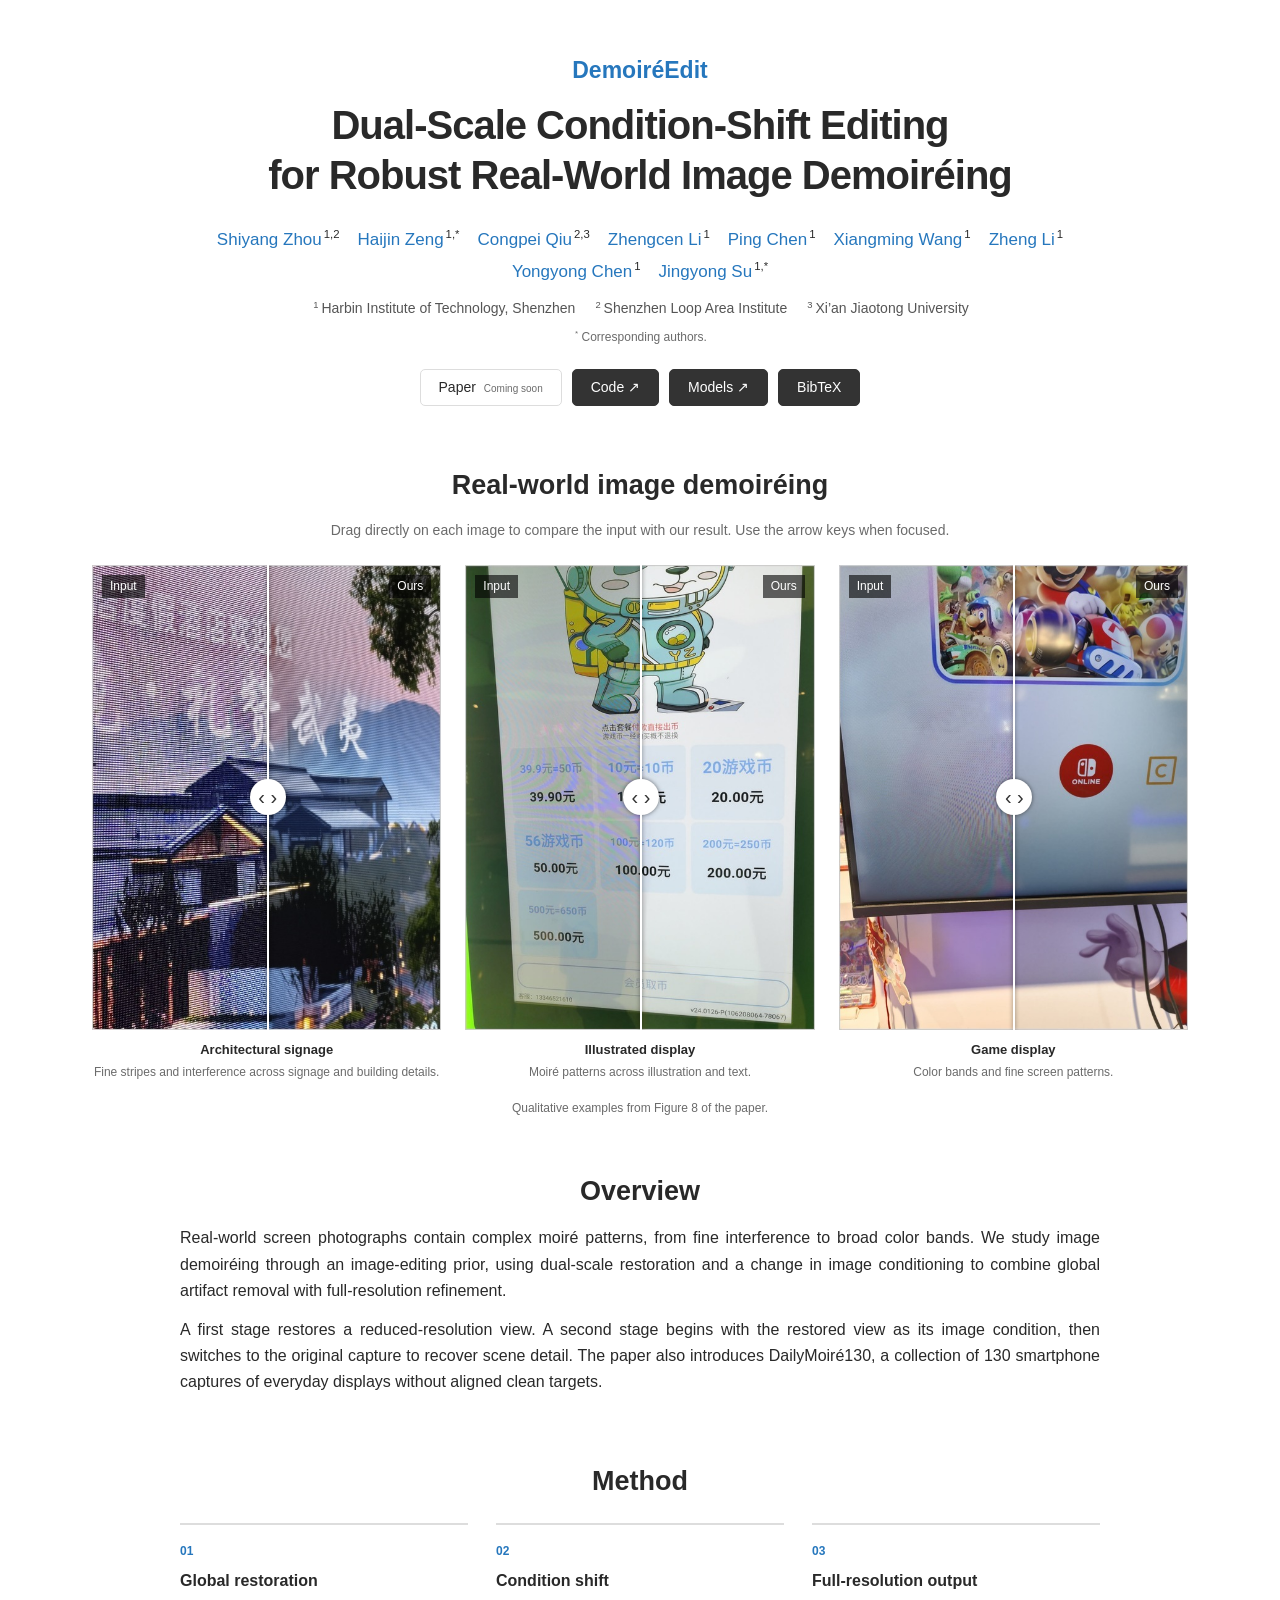
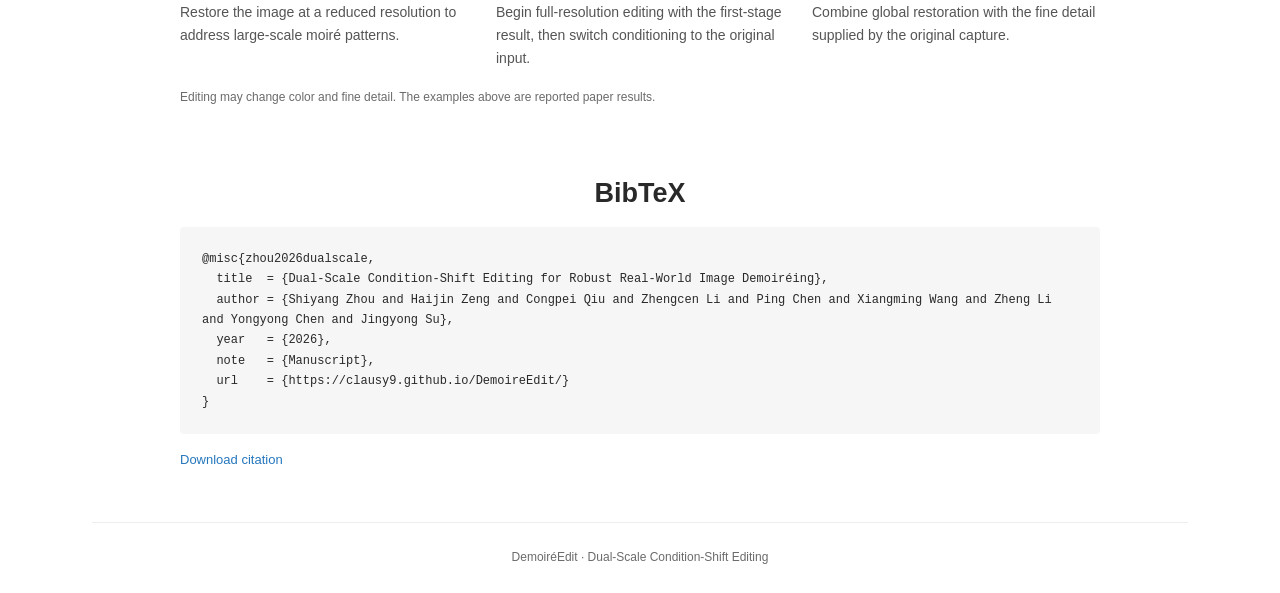
==== site/index.html @ e93c79c1 "Release DemoireEdit inference, demo, training and verified model download tools" ====
<!doctype html>
<html lang="en"><head><meta charset="utf-8"><meta name="viewport" content="width=device-width, initial-scale=1"><title>DemoiréEdit | Dual-Scale Condition-Shift Editing</title><meta name="description" content="DemoiréEdit: Dual-Scale Condition-Shift Editing for Robust Real-World Image Demoiréing. Method, paper examples and research resources.">
<link rel="canonical" href="https://clausy9.github.io/DemoireEdit/">
<meta property="og:type" content="website"><meta property="og:title" content="DemoiréEdit: Dual-Scale Condition-Shift Editing"><meta property="og:description" content="Dual-Scale Condition-Shift Editing for Robust Real-World Image Demoiréing."><meta property="og:url" content="https://clausy9.github.io/DemoireEdit/">
<meta name="color-scheme" content="light"><link rel="icon" href="favicon.svg" type="image/svg+xml">
<link rel="stylesheet" href="style.css"></head>
<body><main id="top">
<header><p class="project-name">DemoiréEdit</p><h1>Dual-Scale Condition-Shift Editing<br class="desktop-break"> for Robust Real-World Image Demoiréing</h1><div class="authors" aria-label="Authors"><span><a href="https://openreview.net/profile?id=~Shiyang_Zhou2">Shiyang Zhou</a><sup>1,2</sup></span>
<span><a href="https://openreview.net/profile?id=~Haijin_Zeng1">Haijin Zeng</a><sup>1,*</sup></span>
<span><a href="https://openreview.net/profile?id=~Congpei_Qiu1">Congpei Qiu</a><sup>2,3</sup></span>
<span><a href="https://openreview.net/profile?id=~Zhengcen_Li1">Zhengcen Li</a><sup>1</sup></span>
<span><a href="https://openreview.net/profile?id=~Ping_Chen8">Ping Chen</a><sup>1</sup></span>
<span><a href="https://openreview.net/profile?id=~Xiangming_Wang1">Xiangming Wang</a><sup>1</sup></span>
<span><a href="https://openreview.net/profile?id=~Zheng_Li58">Zheng Li</a><sup>1</sup></span>
<span><a href="https://openreview.net/profile?id=~Yongyong_Chen1">Yongyong Chen</a><sup>1</sup></span>
<span><a href="https://openreview.net/profile?id=~Jingyong_Su3">Jingyong Su</a><sup>1,*</sup></span>
</div><div class="affiliations"><span><sup>1</sup>Harbin Institute of Technology, Shenzhen</span><span><sup>2</sup>Shenzhen Loop Area Institute</span><span><sup>3</sup>Xi’an Jiaotong University</span></div><p class="correspondence"><sup>*</sup> Corresponding authors.</p>
<div class="resource-links"><span aria-disabled="true">Paper <small>Coming soon</small></span><a href="https://github.com/Clausy9/DemoireEdit" target="_blank" rel="noopener">Code ↗</a><a href="https://huggingface.co/umu/DemoireEdit" target="_blank" rel="noopener">Models ↗</a><a href="#citation">BibTeX</a></div></header>
<section id="results" aria-labelledby="results-title"><h2 id="results-title">Real-world image demoiréing</h2><p class="section-intro" id="compare-help">Drag directly on each image to compare the input with our result. Use the arrow keys when focused.</p><div class="examples-grid"><figure data-comparison><div class="comparison" style="--reveal:50%" role="slider" tabindex="0" aria-label="Architectural signage: input and restoration comparison" aria-valuemin="0" aria-valuemax="100" aria-valuenow="50" aria-valuetext="50% input" aria-describedby="compare-help">
<img src="assets/paper-architecture-restored.png" alt="Paper restoration of architectural signage" width="565" height="753" draggable="false">
<div class="input-layer"><img src="assets/paper-architecture-input.png" alt="Input photograph of architectural signage" width="565" height="753" draggable="false"></div>
<span class="image-label before">Input</span><span class="image-label after">Ours</span><span class="divider" aria-hidden="true"><b>‹ ›</b></span></div><figcaption><strong>Architectural signage</strong><span>Fine stripes and interference across signage and building details.</span></figcaption></figure><figure data-comparison><div class="comparison" style="--reveal:50%" role="slider" tabindex="0" aria-label="Illustrated display: input and restoration comparison" aria-valuemin="0" aria-valuemax="100" aria-valuenow="50" aria-valuetext="50% input" aria-describedby="compare-help">
<img src="assets/paper-poster-restored.png" alt="Paper restoration of illustrated display" width="565" height="753" draggable="false">
<div class="input-layer"><img src="assets/paper-poster-input.png" alt="Input photograph of illustrated display" width="565" height="753" draggable="false"></div>
<span class="image-label before">Input</span><span class="image-label after">Ours</span><span class="divider" aria-hidden="true"><b>‹ ›</b></span></div><figcaption><strong>Illustrated display</strong><span>Moiré patterns across illustration and text.</span></figcaption></figure><figure data-comparison><div class="comparison" style="--reveal:50%" role="slider" tabindex="0" aria-label="Game display: input and restoration comparison" aria-valuemin="0" aria-valuemax="100" aria-valuenow="50" aria-valuetext="50% input" aria-describedby="compare-help">
<img src="assets/paper-game-display-restored.png" alt="Paper restoration of game display" width="565" height="753" draggable="false">
<div class="input-layer"><img src="assets/paper-game-display-input.png" alt="Input photograph of game display" width="565" height="753" draggable="false"></div>
<span class="image-label before">Input</span><span class="image-label after">Ours</span><span class="divider" aria-hidden="true"><b>‹ ›</b></span></div><figcaption><strong>Game display</strong><span>Color bands and fine screen patterns.</span></figcaption></figure></div><p class="figure-note">Qualitative examples from Figure 8 of the paper.</p></section>
<section id="abstract" class="text-section"><h2>Overview</h2><p>Real-world screen photographs contain complex moiré patterns, from fine interference to broad color bands. We study image demoiréing through an image-editing prior, using dual-scale restoration and a change in image conditioning to combine global artifact removal with full-resolution refinement.</p><p>A first stage restores a reduced-resolution view. A second stage begins with the restored view as its image condition, then switches to the original capture to recover scene detail. The paper also introduces DailyMoiré130, a collection of 130 smartphone captures of everyday displays without aligned clean targets.</p></section>
<section id="method" class="text-section"><h2>Method</h2><div class="method-strip"><div><span>01</span><h3>Global restoration</h3><p>Restore the image at a reduced resolution to address large-scale moiré patterns.</p></div><div><span>02</span><h3>Condition shift</h3><p>Begin full-resolution editing with the first-stage result, then switch conditioning to the original input.</p></div><div><span>03</span><h3>Full-resolution output</h3><p>Combine global restoration with the fine detail supplied by the original capture.</p></div></div><p class="figure-note">Editing may change color and fine detail. The examples above are reported paper results.</p></section>
<section id="citation" class="text-section"><h2>BibTeX</h2><pre><code>@misc{zhou2026dualscale,
  title  = {Dual-Scale Condition-Shift Editing for Robust Real-World Image Demoiréing},
  author = {Shiyang Zhou and Haijin Zeng and Congpei Qiu and Zhengcen Li and Ping Chen and Xiangming Wang and Zheng Li and Yongyong Chen and Jingyong Su},
  year   = {2026},
  note   = {Manuscript},
  url    = {https://clausy9.github.io/DemoireEdit/}
}</code></pre><a class="citation-download" href="citation.bib" download>Download citation</a></section>
<footer>DemoiréEdit · Dual-Scale Condition-Shift Editing</footer></main><script src="compare.js"></script></body></html>
---- site/style.css ----
:root{color-scheme:light;--ink:#292929;--muted:#6b6b6b;--accent:#2677bd}*{box-sizing:border-box}html{scroll-behavior:smooth}body{margin:0;background:#fff;color:var(--ink);font:16px/1.65 -apple-system,BlinkMacSystemFont,"Segoe UI",Arial,sans-serif}main{max-width:1160px;margin:auto;padding:0 32px}a{color:var(--accent);text-decoration:none}a:hover{text-decoration:underline}header{text-align:center;padding:52px 0 38px}.project-name{font-size:23px;font-weight:700;color:var(--accent);margin:0 0 10px}h1{font-size:clamp(27px,3.4vw,40px);font-weight:650;line-height:1.25;letter-spacing:-.025em;margin:0 auto 25px;max-width:1080px}.authors{display:flex;justify-content:center;flex-wrap:wrap;gap:3px 18px;max-width:950px;margin:0 auto 12px;font-size:17px}.authors span{white-space:nowrap}sup{font-size:.67em;margin-left:2px}.affiliations{display:flex;justify-content:center;flex-wrap:wrap;gap:2px 18px;font-size:14px;color:#555}.affiliations sup{margin-right:3px}.correspondence{font-size:12px;color:var(--muted);margin:7px 0 21px}.resource-links{display:flex;justify-content:center;flex-wrap:wrap;gap:10px}.resource-links>a,.resource-links>span{font-size:14px;padding:6px 18px;border:1px solid #ddd;border-radius:5px}.resource-links>a{background:#333;color:#fff;border-color:#333}.resource-links small{font-size:10px;color:var(--muted);margin-left:4px}section{padding:24px 0 32px}h2{text-align:center;font-size:27px;font-weight:600;line-height:1.3;margin:0 0 16px}.section-intro{text-align:center;color:var(--muted);font-size:14px;margin:0 0 22px}.examples-grid{display:grid;grid-template-columns:repeat(3,minmax(0,1fr));gap:24px}figure{margin:0;min-width:0}.comparison{position:relative;aspect-ratio:565/753;overflow:hidden;cursor:ew-resize;touch-action:pan-y;user-select:none;-webkit-user-select:none;background:#eee}.comparison:focus-visible{outline:3px solid var(--accent);outline-offset:4px}.comparison img{display:block;width:100%;height:100%;object-fit:contain;pointer-events:none}.input-layer{position:absolute;inset:0;clip-path:inset(0 calc(100% - var(--reveal)) 0 0)}.image-label{position:absolute;top:10px;padding:2px 8px;background:#0009;color:#fff;font-size:12px;pointer-events:none}.before{left:10px}.after{right:10px}.divider{position:absolute;top:0;bottom:0;left:var(--reveal);width:2px;background:#fff;pointer-events:none;filter:drop-shadow(0 0 2px #0008)}.divider b{position:absolute;top:50%;left:50%;transform:translate(-50%,-50%);background:#fff;color:#333;border-radius:50%;height:36px;width:36px;display:grid;place-items:center;font-size:20px;font-weight:500}figcaption{text-align:center;font-size:13px;line-height:1.5;margin-top:10px}figcaption strong{font-weight:600}figcaption span{display:block;color:var(--muted);font-size:12px;margin-top:3px}.figure-note{font-size:12px;color:var(--muted);text-align:center;margin:18px 0 0}.text-section{max-width:920px;margin:auto}.text-section>p{text-align:justify;margin:12px 0}.method-strip{display:grid;grid-template-columns:repeat(3,minmax(0,1fr));gap:28px;margin-top:24px}.method-strip>div{border-top:2px solid #ddd;padding-top:12px}.method-strip span{font-size:12px;color:var(--accent);font-weight:600}h3{font-size:16px;font-weight:600;margin:5px 0}.method-strip p{font-size:14px;color:#555;margin:6px 0}pre{background:#f6f6f6;padding:22px;white-space:pre-wrap;overflow-wrap:anywhere;font-size:12px;line-height:1.7;border-radius:4px}code{font-family:ui-monospace,SFMono-Regular,Consolas,monospace}.citation-download{font-size:13px}footer{border-top:1px solid #eee;text-align:center;font-size:12px;color:var(--muted);padding:25px 0;margin-top:18px}@media(max-width:700px){main{padding:0 18px}header{padding:32px 0 26px}.desktop-break{display:none}.authors{font-size:15px;gap:3px 14px}.affiliations{font-size:12px;flex-direction:column}.examples-grid{grid-template-columns:1fr;gap:28px;max-width:460px;margin:auto}.method-strip{grid-template-columns:1fr;gap:14px}.section-intro{font-size:12px}h2{font-size:24px}section{padding:22px 0}pre{padding:15px;font-size:11px}.text-section>p{text-align:left}}
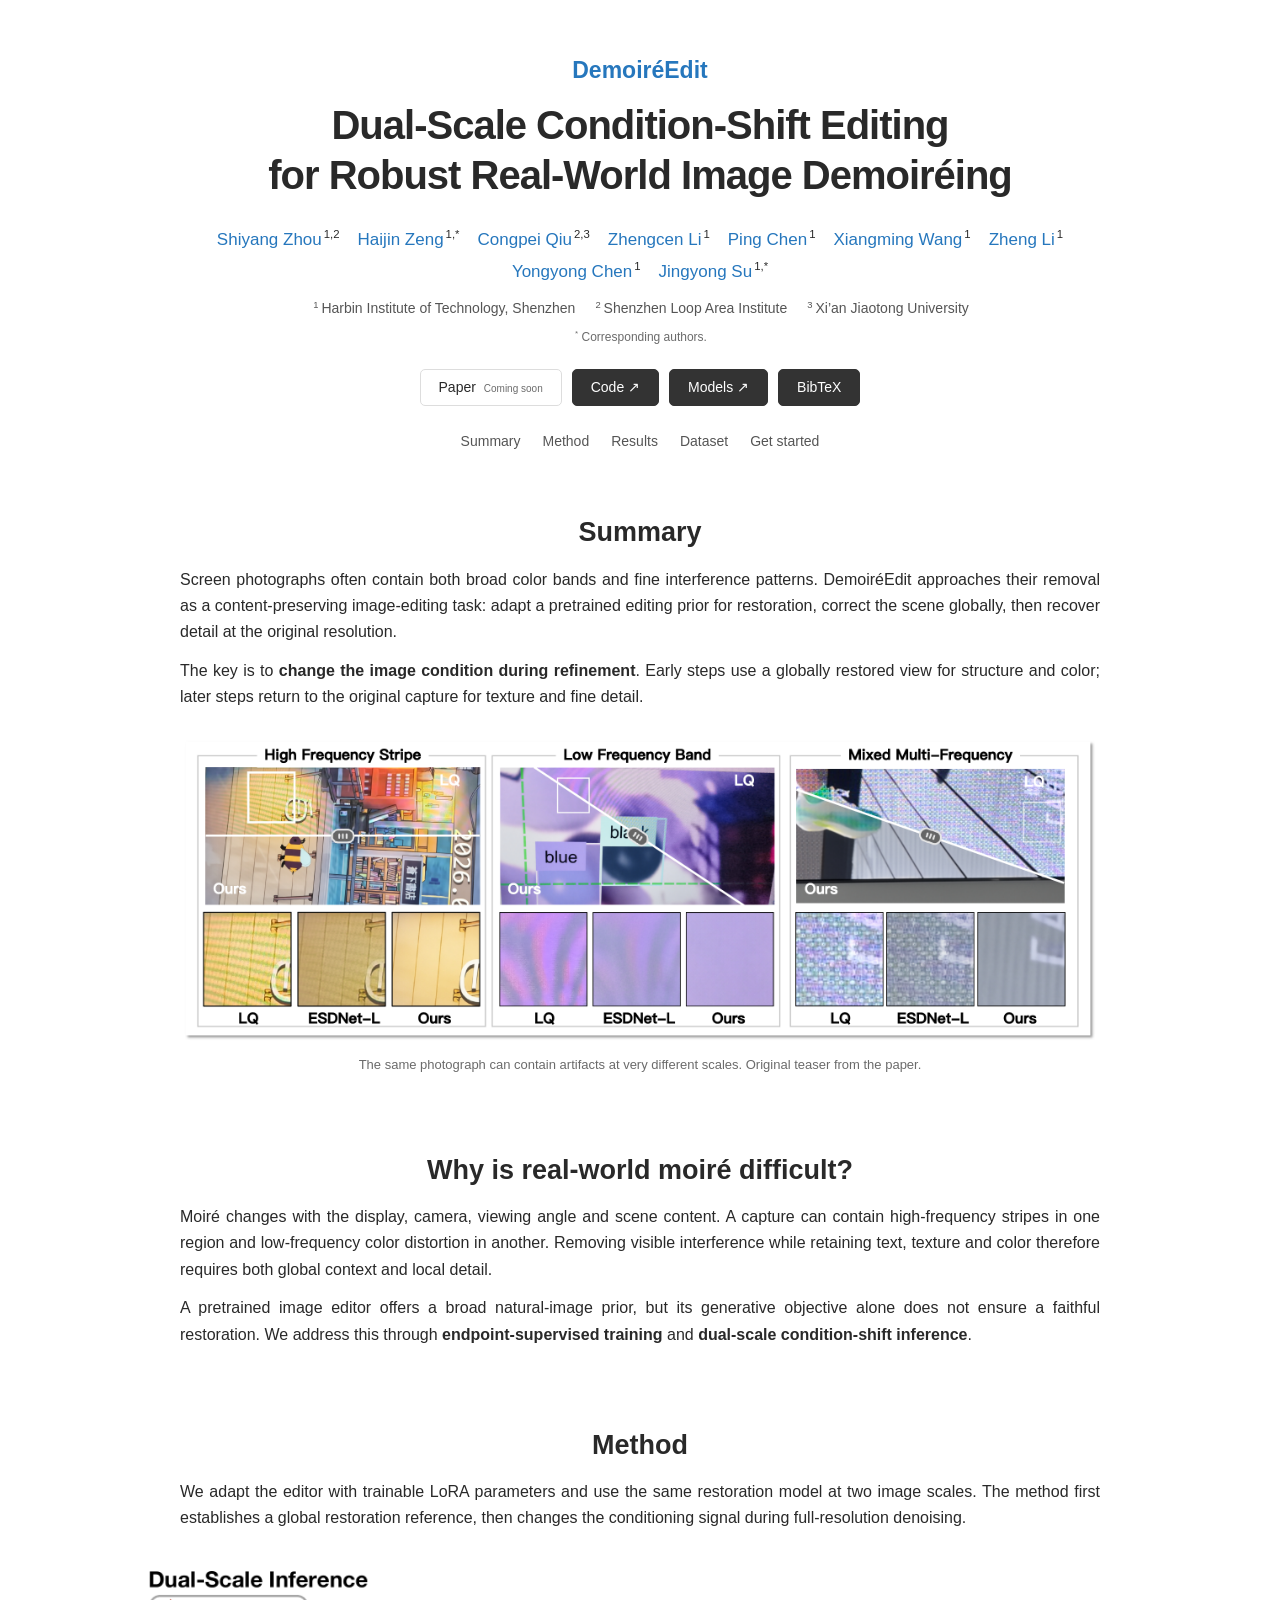
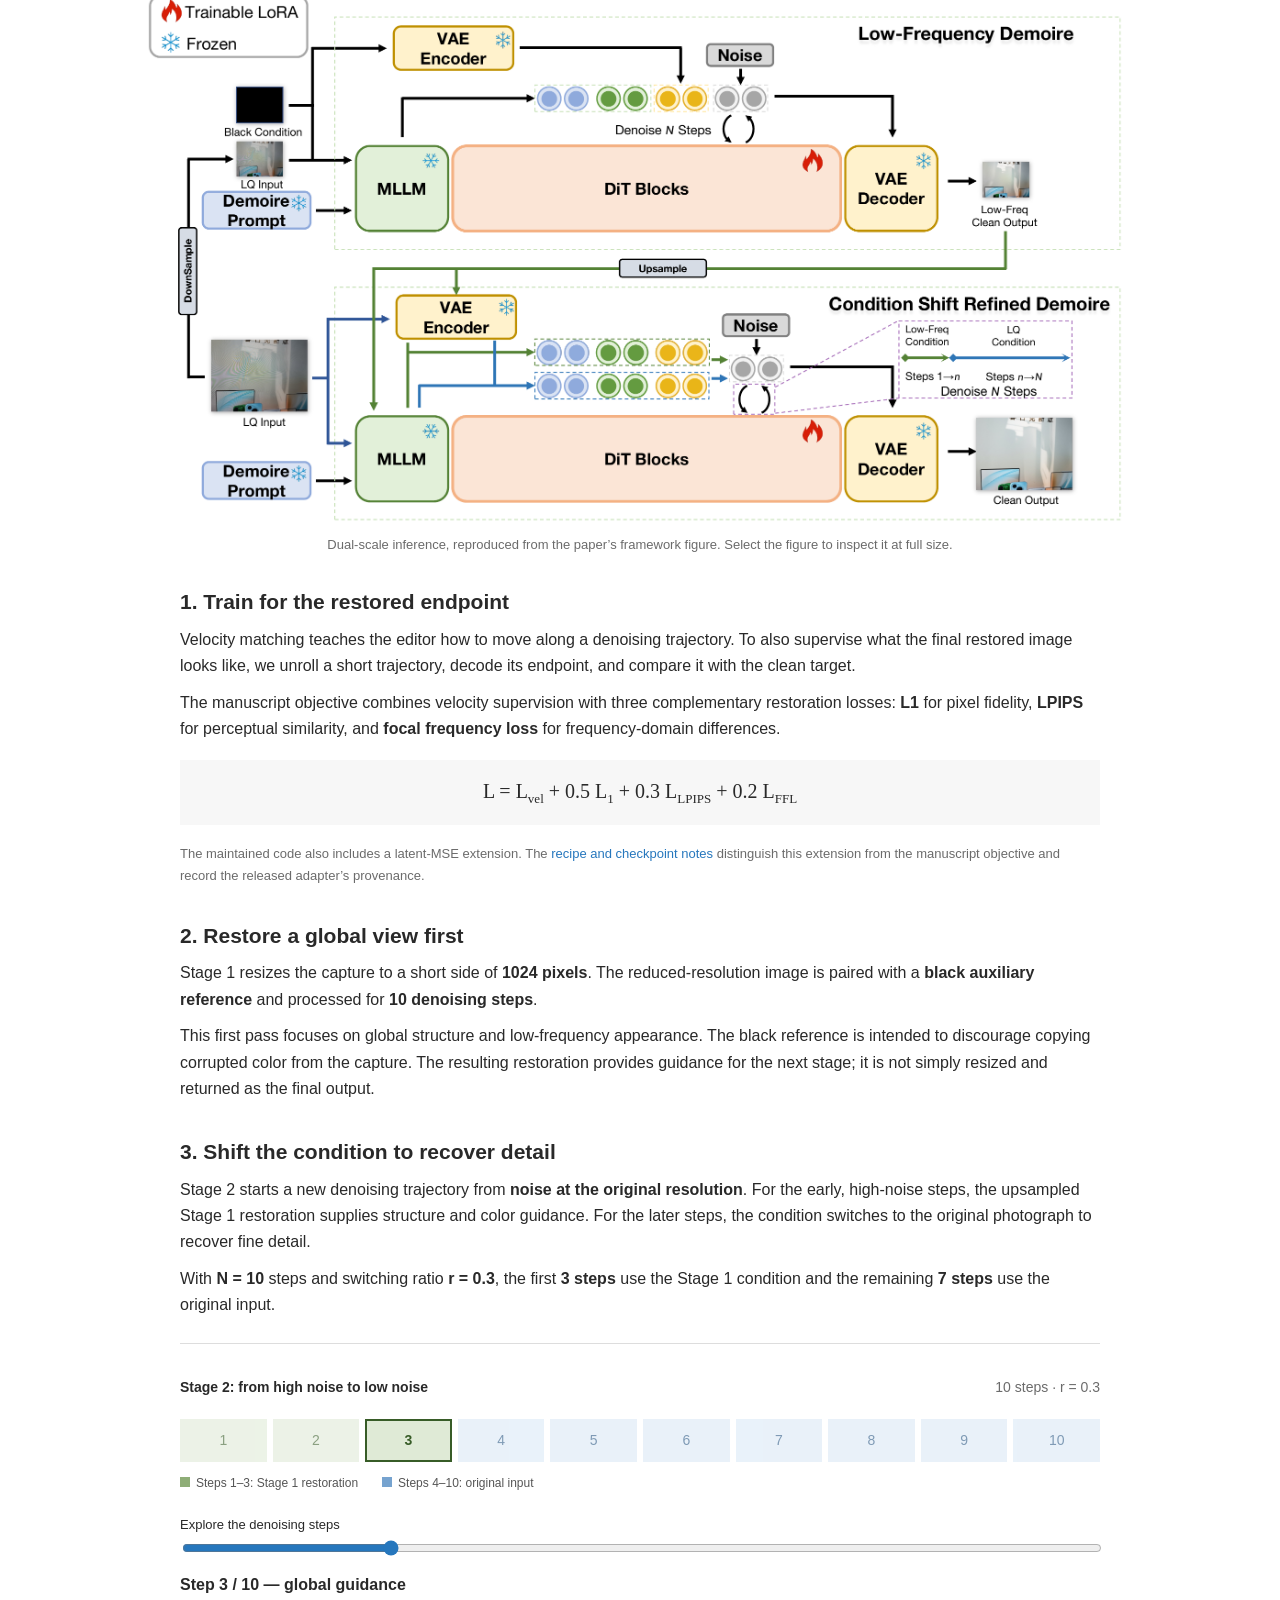
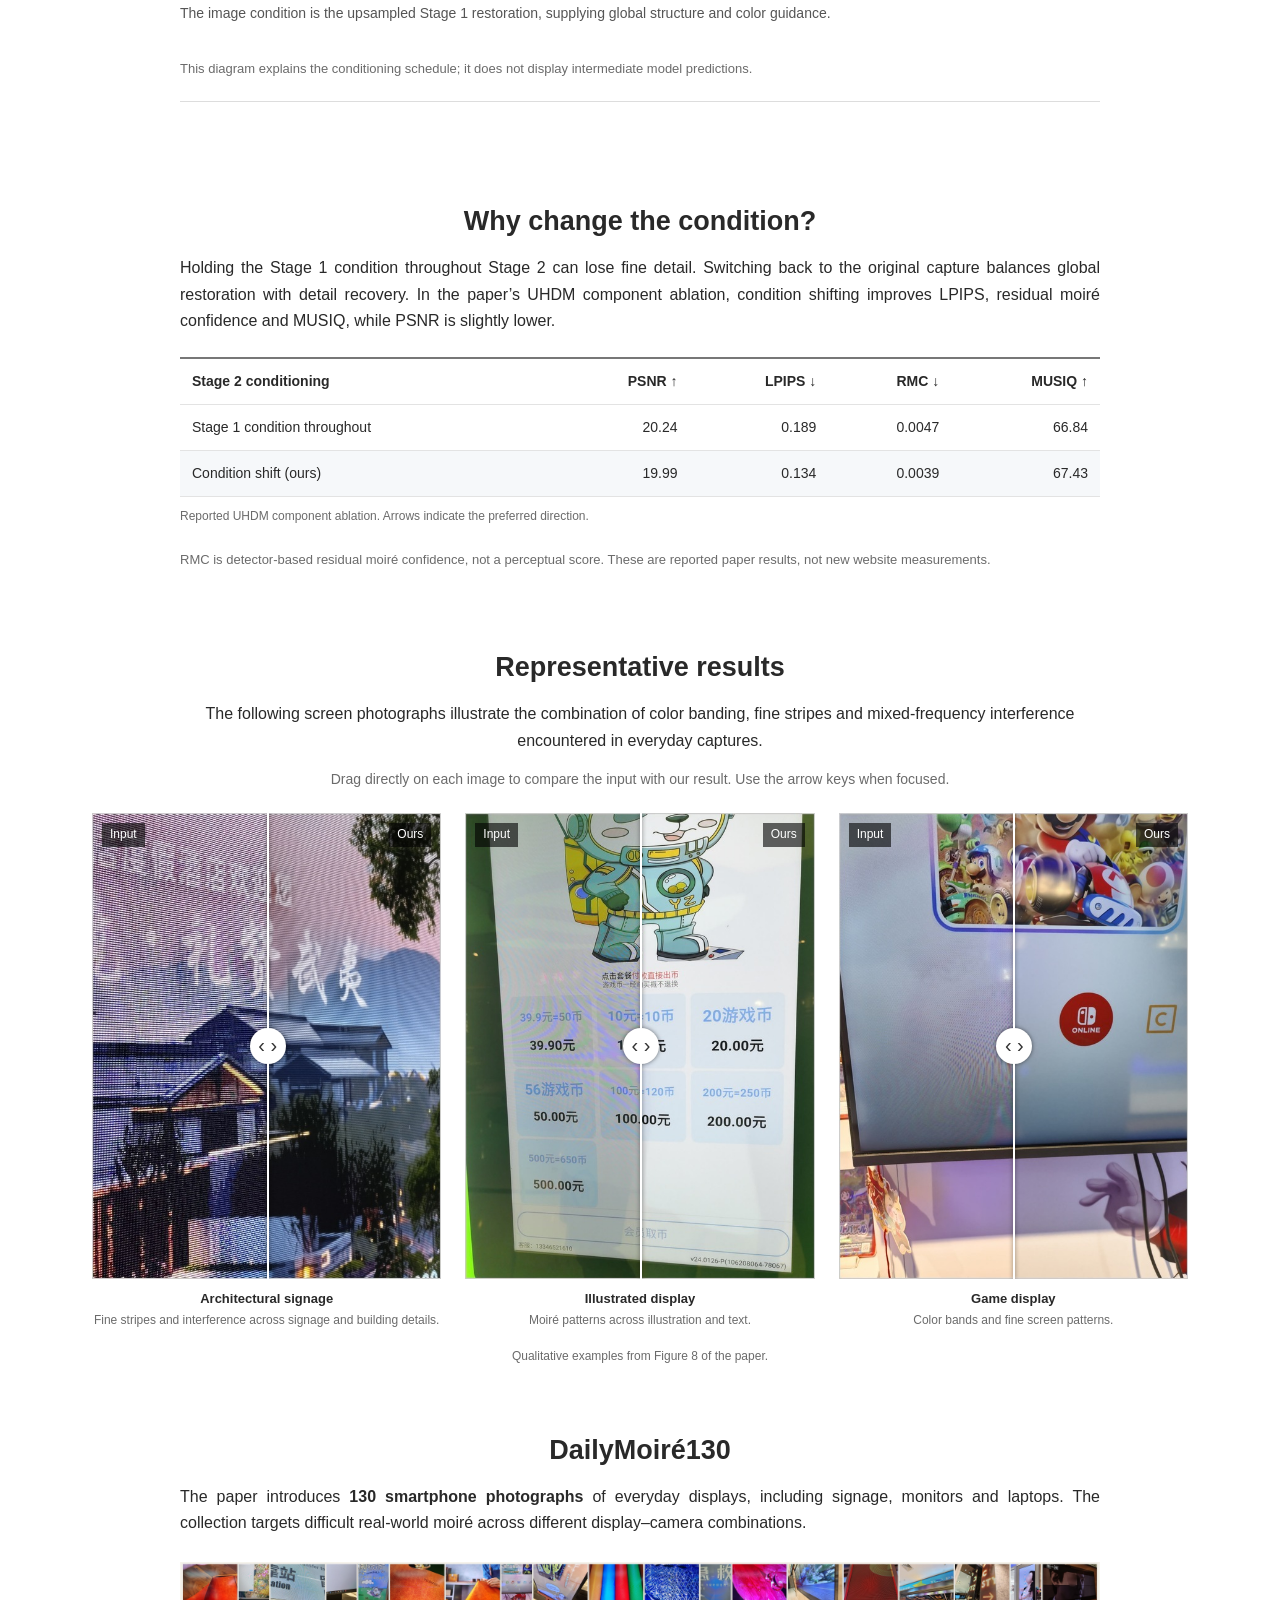
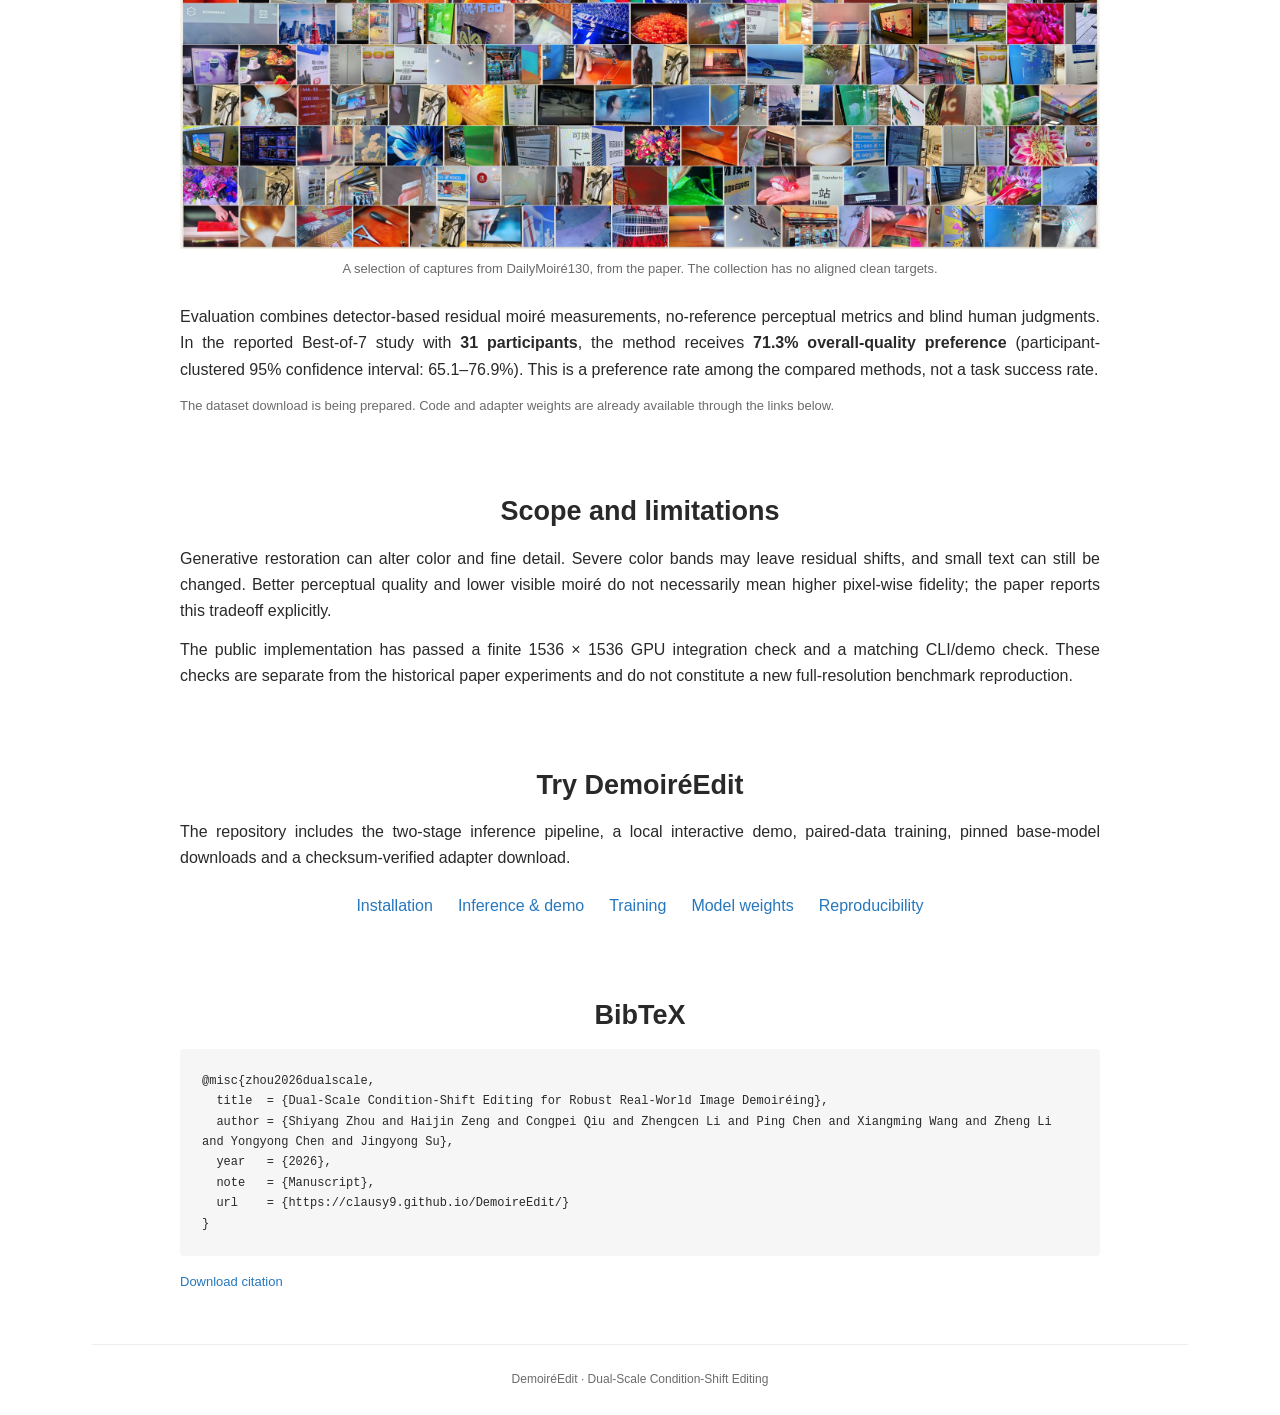
==== commit 12c0813e: "Explain DemoireEdit progressively with original framework, schedule and ablation evidence" ====
--- a/site/index.html
+++ b/site/index.html
@@ -15,8 +15,48 @@
 <span><a href="https://openreview.net/profile?id=~Yongyong_Chen1">Yongyong Chen</a><sup>1</sup></span>
 <span><a href="https://openreview.net/profile?id=~Jingyong_Su3">Jingyong Su</a><sup>1,*</sup></span>
 </div><div class="affiliations"><span><sup>1</sup>Harbin Institute of Technology, Shenzhen</span><span><sup>2</sup>Shenzhen Loop Area Institute</span><span><sup>3</sup>Xi’an Jiaotong University</span></div><p class="correspondence"><sup>*</sup> Corresponding authors.</p>
-<div class="resource-links"><span aria-disabled="true">Paper <small>Coming soon</small></span><a href="https://github.com/Clausy9/DemoireEdit" target="_blank" rel="noopener">Code ↗</a><a href="https://huggingface.co/umu/DemoireEdit" target="_blank" rel="noopener">Models ↗</a><a href="#citation">BibTeX</a></div></header>
-<section id="results" aria-labelledby="results-title"><h2 id="results-title">Real-world image demoiréing</h2><p class="section-intro" id="compare-help">Drag directly on each image to compare the input with our result. Use the arrow keys when focused.</p><div class="examples-grid"><figure data-comparison><div class="comparison" style="--reveal:50%" role="slider" tabindex="0" aria-label="Architectural signage: input and restoration comparison" aria-valuemin="0" aria-valuemax="100" aria-valuenow="50" aria-valuetext="50% input" aria-describedby="compare-help">
+<div class="resource-links"><span aria-disabled="true">Paper <small>Coming soon</small></span><a href="https://github.com/Clausy9/DemoireEdit" target="_blank" rel="noopener">Code ↗</a><a href="https://huggingface.co/umu/DemoireEdit" target="_blank" rel="noopener">Models ↗</a><a href="#citation">BibTeX</a></div><nav class="section-nav" aria-label="Page sections"><a href="#summary">Summary</a><a href="#method">Method</a><a href="#results">Results</a><a href="#dataset">Dataset</a><a href="#reproduce">Get started</a></nav></header>
+
+<section id="summary" class="text-section"><h2>Summary</h2>
+<p>Screen photographs often contain both broad color bands and fine interference patterns. DemoiréEdit approaches their removal as a content-preserving image-editing task: adapt a pretrained editing prior for restoration, correct the scene globally, then recover detail at the original resolution.</p>
+<p>The key is to <strong>change the image condition during refinement</strong>. Early steps use a globally restored view for structure and color; later steps return to the original capture for texture and fine detail.</p>
+<figure class="paper-figure teaser"><img src="assets/teaser.png" width="2186" height="734" alt="Original paper teaser: high-frequency stripes, low-frequency color bands and mixed-frequency moiré, with input and restored comparisons"><figcaption>The same photograph can contain artifacts at very different scales. Original teaser from the paper.</figcaption></figure>
+</section>
+<section id="challenge" class="text-section"><h2>Why is real-world moiré difficult?</h2>
+<p>Moiré changes with the display, camera, viewing angle and scene content. A capture can contain high-frequency stripes in one region and low-frequency color distortion in another. Removing visible interference while retaining text, texture and color therefore requires both global context and local detail.</p>
+<p>A pretrained image editor offers a broad natural-image prior, but its generative objective alone does not ensure a faithful restoration. We address this through <strong>endpoint-supervised training</strong> and <strong>dual-scale condition-shift inference</strong>.</p>
+</section>
+<section id="method" class="text-section"><h2>Method</h2>
+<p>We adapt the editor with trainable LoRA parameters and use the same restoration model at two image scales. The method first establishes a global restoration reference, then changes the conditioning signal during full-resolution denoising.</p>
+<figure class="paper-figure framework"><a href="assets/paper-method.png" target="_blank" rel="noopener" aria-label="Open the original method figure at full size"><img src="assets/paper-method.png" width="2200" height="1231" loading="lazy" alt="Original paper framework: a downsampled input and black auxiliary reference guide Stage 1; the upsampled restoration guides early Stage 2 steps before conditioning switches to the original input"></a><figcaption>Dual-scale inference, reproduced from the paper’s framework figure. Select the figure to inspect it at full size.</figcaption></figure>
+<div class="method-part" id="training"><h3>1. Train for the restored endpoint</h3>
+<p>Velocity matching teaches the editor how to move along a denoising trajectory. To also supervise what the final restored image looks like, we unroll a short trajectory, decode its endpoint, and compare it with the clean target.</p>
+<p>The manuscript objective combines velocity supervision with three complementary restoration losses: <strong>L1</strong> for pixel fidelity, <strong>LPIPS</strong> for perceptual similarity, and <strong>focal frequency loss</strong> for frequency-domain differences.</p>
+<div class="equation" aria-label="The manuscript loss is velocity loss plus 0.5 times L1, 0.3 times LPIPS, and 0.2 times focal frequency loss">L = L<sub>vel</sub> + 0.5 L<sub>1</sub> + 0.3 L<sub>LPIPS</sub> + 0.2 L<sub>FFL</sub></div>
+<p class="small-note">The maintained code also includes a latent-MSE extension. The <a href="https://github.com/Clausy9/DemoireEdit/blob/main/docs/recipe-and-checkpoint.md">recipe and checkpoint notes</a> distinguish this extension from the manuscript objective and record the released adapter’s provenance.</p>
+</div>
+<div class="method-part" id="global-restoration"><h3>2. Restore a global view first</h3>
+<p>Stage 1 resizes the capture to a short side of <strong>1024 pixels</strong>. The reduced-resolution image is paired with a <strong>black auxiliary reference</strong> and processed for <strong>10 denoising steps</strong>.</p>
+<p>This first pass focuses on global structure and low-frequency appearance. The black reference is intended to discourage copying corrupted color from the capture. The resulting restoration provides guidance for the next stage; it is not simply resized and returned as the final output.</p>
+</div>
+<div class="method-part" id="condition-shift"><h3>3. Shift the condition to recover detail</h3>
+<p>Stage 2 starts a new denoising trajectory from <strong>noise at the original resolution</strong>. For the early, high-noise steps, the upsampled Stage 1 restoration supplies structure and color guidance. For the later steps, the condition switches to the original photograph to recover fine detail.</p>
+<p>With <strong>N = 10</strong> steps and switching ratio <strong>r = 0.3</strong>, the first <strong>3 steps</strong> use the Stage 1 condition and the remaining <strong>7 steps</strong> use the original input.</p>
+<div class="schedule-demo" aria-label="Interactive Stage 2 conditioning schedule">
+<p class="schedule-heading"><strong>Stage 2: from high noise to low noise</strong><span>10 steps · r = 0.3</span></p>
+<div class="step-timeline" aria-hidden="true"><span class="timeline-step global-step" data-step="1">1</span><span class="timeline-step global-step" data-step="2">2</span><span class="timeline-step global-step is-current" data-step="3">3</span><span class="timeline-step detail-step" data-step="4">4</span><span class="timeline-step detail-step" data-step="5">5</span><span class="timeline-step detail-step" data-step="6">6</span><span class="timeline-step detail-step" data-step="7">7</span><span class="timeline-step detail-step" data-step="8">8</span><span class="timeline-step detail-step" data-step="9">9</span><span class="timeline-step detail-step" data-step="10">10</span></div>
+<div class="timeline-legend"><span><i class="global-key"></i>Steps 1–3: Stage 1 restoration</span><span><i class="detail-key"></i>Steps 4–10: original input</span></div>
+<label for="denoising-step">Explore the denoising steps</label><input id="denoising-step" type="range" min="1" max="10" value="3" step="1" aria-describedby="schedule-description">
+<p class="schedule-state" id="schedule-description" aria-live="polite"><strong id="step-status">Step 3 / 10 — global guidance</strong><span id="step-explanation">The image condition is the upsampled Stage 1 restoration, supplying global structure and color guidance.</span></p>
+<p class="small-note">This diagram explains the conditioning schedule; it does not display intermediate model predictions.</p>
+</div></div>
+</section>
+<section id="ablation" class="text-section"><h2>Why change the condition?</h2>
+<p>Holding the Stage 1 condition throughout Stage 2 can lose fine detail. Switching back to the original capture balances global restoration with detail recovery. In the paper’s UHDM component ablation, condition shifting improves LPIPS, residual moiré confidence and MUSIQ, while PSNR is slightly lower.</p>
+<div class="table-scroll"><table><caption>Reported UHDM component ablation. Arrows indicate the preferred direction.</caption><thead><tr><th scope="col">Stage 2 conditioning</th><th scope="col">PSNR ↑</th><th scope="col">LPIPS ↓</th><th scope="col">RMC ↓</th><th scope="col">MUSIQ ↑</th></tr></thead><tbody><tr><th scope="row">Stage 1 condition throughout</th><td>20.24</td><td>0.189</td><td>0.0047</td><td>66.84</td></tr><tr><th scope="row">Condition shift (ours)</th><td>19.99</td><td>0.134</td><td>0.0039</td><td>67.43</td></tr></tbody></table></div>
+<p class="small-note">RMC is detector-based residual moiré confidence, not a perceptual score. These are reported paper results, not new website measurements.</p>
+</section>
+<section id="results" aria-labelledby="results-title"><h2 id="results-title">Representative results</h2><p class="results-intro">The following screen photographs illustrate the combination of color banding, fine stripes and mixed-frequency interference encountered in everyday captures.</p><p class="section-intro" id="compare-help">Drag directly on each image to compare the input with our result. Use the arrow keys when focused.</p><div class="examples-grid"><figure data-comparison><div class="comparison" style="--reveal:50%" role="slider" tabindex="0" aria-label="Architectural signage: input and restoration comparison" aria-valuemin="0" aria-valuemax="100" aria-valuenow="50" aria-valuetext="50% input" aria-describedby="compare-help">
 <img src="assets/paper-architecture-restored.png" alt="Paper restoration of architectural signage" width="565" height="753" draggable="false">
 <div class="input-layer"><img src="assets/paper-architecture-input.png" alt="Input photograph of architectural signage" width="565" height="753" draggable="false"></div>
 <span class="image-label before">Input</span><span class="image-label after">Ours</span><span class="divider" aria-hidden="true"><b>‹ ›</b></span></div><figcaption><strong>Architectural signage</strong><span>Fine stripes and interference across signage and building details.</span></figcaption></figure><figure data-comparison><div class="comparison" style="--reveal:50%" role="slider" tabindex="0" aria-label="Illustrated display: input and restoration comparison" aria-valuemin="0" aria-valuemax="100" aria-valuenow="50" aria-valuetext="50% input" aria-describedby="compare-help">
@@ -26,8 +66,21 @@
 <img src="assets/paper-game-display-restored.png" alt="Paper restoration of game display" width="565" height="753" draggable="false">
 <div class="input-layer"><img src="assets/paper-game-display-input.png" alt="Input photograph of game display" width="565" height="753" draggable="false"></div>
 <span class="image-label before">Input</span><span class="image-label after">Ours</span><span class="divider" aria-hidden="true"><b>‹ ›</b></span></div><figcaption><strong>Game display</strong><span>Color bands and fine screen patterns.</span></figcaption></figure></div><p class="figure-note">Qualitative examples from Figure 8 of the paper.</p></section>
-<section id="abstract" class="text-section"><h2>Overview</h2><p>Real-world screen photographs contain complex moiré patterns, from fine interference to broad color bands. We study image demoiréing through an image-editing prior, using dual-scale restoration and a change in image conditioning to combine global artifact removal with full-resolution refinement.</p><p>A first stage restores a reduced-resolution view. A second stage begins with the restored view as its image condition, then switches to the original capture to recover scene detail. The paper also introduces DailyMoiré130, a collection of 130 smartphone captures of everyday displays without aligned clean targets.</p></section>
-<section id="method" class="text-section"><h2>Method</h2><div class="method-strip"><div><span>01</span><h3>Global restoration</h3><p>Restore the image at a reduced resolution to address large-scale moiré patterns.</p></div><div><span>02</span><h3>Condition shift</h3><p>Begin full-resolution editing with the first-stage result, then switch conditioning to the original input.</p></div><div><span>03</span><h3>Full-resolution output</h3><p>Combine global restoration with the fine detail supplied by the original capture.</p></div></div><p class="figure-note">Editing may change color and fine detail. The examples above are reported paper results.</p></section>
+
+<section id="dataset" class="text-section"><h2>DailyMoiré130</h2>
+<p>The paper introduces <strong>130 smartphone photographs</strong> of everyday displays, including signage, monitors and laptops. The collection targets difficult real-world moiré across different display–camera combinations.</p>
+<figure class="paper-figure dataset-figure"><img src="assets/paper-dailymoire130.jpg" width="4800" height="1500" loading="lazy" alt="Original paper gallery of DailyMoiré130 photographs captured across everyday displays"><figcaption>A selection of captures from DailyMoiré130, from the paper. The collection has no aligned clean targets.</figcaption></figure>
+<p>Evaluation combines detector-based residual moiré measurements, no-reference perceptual metrics and blind human judgments. In the reported Best-of-7 study with <strong>31 participants</strong>, the method receives <strong>71.3% overall-quality preference</strong> (participant-clustered 95% confidence interval: 65.1–76.9%). This is a preference rate among the compared methods, not a task success rate.</p>
+<p class="small-note">The dataset download is being prepared. Code and adapter weights are already available through the links below.</p>
+</section>
+<section id="limitations" class="text-section"><h2>Scope and limitations</h2>
+<p>Generative restoration can alter color and fine detail. Severe color bands may leave residual shifts, and small text can still be changed. Better perceptual quality and lower visible moiré do not necessarily mean higher pixel-wise fidelity; the paper reports this tradeoff explicitly.</p>
+<p>The public implementation has passed a finite 1536 × 1536 GPU integration check and a matching CLI/demo check. These checks are separate from the historical paper experiments and do not constitute a new full-resolution benchmark reproduction.</p>
+</section>
+<section id="reproduce" class="text-section"><h2>Try DemoiréEdit</h2>
+<p>The repository includes the two-stage inference pipeline, a local interactive demo, paired-data training, pinned base-model downloads and a checksum-verified adapter download.</p>
+<div class="documentation-links"><a href="https://github.com/Clausy9/DemoireEdit/blob/main/docs/installation.md">Installation</a><a href="https://github.com/Clausy9/DemoireEdit/blob/main/docs/inference.md">Inference &amp; demo</a><a href="https://github.com/Clausy9/DemoireEdit/blob/main/docs/training.md">Training</a><a href="https://huggingface.co/umu/DemoireEdit">Model weights</a><a href="https://github.com/Clausy9/DemoireEdit/blob/main/docs/reproducibility.md">Reproducibility</a></div>
+</section>
 <section id="citation" class="text-section"><h2>BibTeX</h2><pre><code>@misc{zhou2026dualscale,
   title  = {Dual-Scale Condition-Shift Editing for Robust Real-World Image Demoiréing},
   author = {Shiyang Zhou and Haijin Zeng and Congpei Qiu and Zhengcen Li and Ping Chen and Xiangming Wang and Zheng Li and Yongyong Chen and Jingyong Su},
@@ -35,4 +88,4 @@
   note   = {Manuscript},
   url    = {https://clausy9.github.io/DemoireEdit/}
 }</code></pre><a class="citation-download" href="citation.bib" download>Download citation</a></section>
-<footer>DemoiréEdit · Dual-Scale Condition-Shift Editing</footer></main><script src="compare.js"></script></body></html>
+<footer>DemoiréEdit · Dual-Scale Condition-Shift Editing</footer></main><script src="compare.js"></script><script src="method.js"></script></body></html>
--- a/site/style.css
+++ b/site/style.css
@@ -1 +1,4 @@
 :root{color-scheme:light;--ink:#292929;--muted:#6b6b6b;--accent:#2677bd}*{box-sizing:border-box}html{scroll-behavior:smooth}body{margin:0;background:#fff;color:var(--ink);font:16px/1.65 -apple-system,BlinkMacSystemFont,"Segoe UI",Arial,sans-serif}main{max-width:1160px;margin:auto;padding:0 32px}a{color:var(--accent);text-decoration:none}a:hover{text-decoration:underline}header{text-align:center;padding:52px 0 38px}.project-name{font-size:23px;font-weight:700;color:var(--accent);margin:0 0 10px}h1{font-size:clamp(27px,3.4vw,40px);font-weight:650;line-height:1.25;letter-spacing:-.025em;margin:0 auto 25px;max-width:1080px}.authors{display:flex;justify-content:center;flex-wrap:wrap;gap:3px 18px;max-width:950px;margin:0 auto 12px;font-size:17px}.authors span{white-space:nowrap}sup{font-size:.67em;margin-left:2px}.affiliations{display:flex;justify-content:center;flex-wrap:wrap;gap:2px 18px;font-size:14px;color:#555}.affiliations sup{margin-right:3px}.correspondence{font-size:12px;color:var(--muted);margin:7px 0 21px}.resource-links{display:flex;justify-content:center;flex-wrap:wrap;gap:10px}.resource-links>a,.resource-links>span{font-size:14px;padding:6px 18px;border:1px solid #ddd;border-radius:5px}.resource-links>a{background:#333;color:#fff;border-color:#333}.resource-links small{font-size:10px;color:var(--muted);margin-left:4px}section{padding:24px 0 32px}h2{text-align:center;font-size:27px;font-weight:600;line-height:1.3;margin:0 0 16px}.section-intro{text-align:center;color:var(--muted);font-size:14px;margin:0 0 22px}.examples-grid{display:grid;grid-template-columns:repeat(3,minmax(0,1fr));gap:24px}figure{margin:0;min-width:0}.comparison{position:relative;aspect-ratio:565/753;overflow:hidden;cursor:ew-resize;touch-action:pan-y;user-select:none;-webkit-user-select:none;background:#eee}.comparison:focus-visible{outline:3px solid var(--accent);outline-offset:4px}.comparison img{display:block;width:100%;height:100%;object-fit:contain;pointer-events:none}.input-layer{position:absolute;inset:0;clip-path:inset(0 calc(100% - var(--reveal)) 0 0)}.image-label{position:absolute;top:10px;padding:2px 8px;background:#0009;color:#fff;font-size:12px;pointer-events:none}.before{left:10px}.after{right:10px}.divider{position:absolute;top:0;bottom:0;left:var(--reveal);width:2px;background:#fff;pointer-events:none;filter:drop-shadow(0 0 2px #0008)}.divider b{position:absolute;top:50%;left:50%;transform:translate(-50%,-50%);background:#fff;color:#333;border-radius:50%;height:36px;width:36px;display:grid;place-items:center;font-size:20px;font-weight:500}figcaption{text-align:center;font-size:13px;line-height:1.5;margin-top:10px}figcaption strong{font-weight:600}figcaption span{display:block;color:var(--muted);font-size:12px;margin-top:3px}.figure-note{font-size:12px;color:var(--muted);text-align:center;margin:18px 0 0}.text-section{max-width:920px;margin:auto}.text-section>p{text-align:justify;margin:12px 0}.method-strip{display:grid;grid-template-columns:repeat(3,minmax(0,1fr));gap:28px;margin-top:24px}.method-strip>div{border-top:2px solid #ddd;padding-top:12px}.method-strip span{font-size:12px;color:var(--accent);font-weight:600}h3{font-size:16px;font-weight:600;margin:5px 0}.method-strip p{font-size:14px;color:#555;margin:6px 0}pre{background:#f6f6f6;padding:22px;white-space:pre-wrap;overflow-wrap:anywhere;font-size:12px;line-height:1.7;border-radius:4px}code{font-family:ui-monospace,SFMono-Regular,Consolas,monospace}.citation-download{font-size:13px}footer{border-top:1px solid #eee;text-align:center;font-size:12px;color:var(--muted);padding:25px 0;margin-top:18px}@media(max-width:700px){main{padding:0 18px}header{padding:32px 0 26px}.desktop-break{display:none}.authors{font-size:15px;gap:3px 14px}.affiliations{font-size:12px;flex-direction:column}.examples-grid{grid-template-columns:1fr;gap:28px;max-width:460px;margin:auto}.method-strip{grid-template-columns:1fr;gap:14px}.section-intro{font-size:12px}h2{font-size:24px}section{padding:22px 0}pre{padding:15px;font-size:11px}.text-section>p{text-align:left}}
+
+/* A continuous research narrative, with the original manuscript figures. */
+.section-nav{display:flex;justify-content:center;flex-wrap:wrap;gap:9px 22px;margin:24px 0 0;font-size:14px}.section-nav a{color:#555}.paper-figure{margin:24px auto 12px}.paper-figure img{display:block;width:100%;height:auto}.paper-figure figcaption{max-width:850px;margin:10px auto 0;color:var(--muted);font-size:13px}.teaser{margin-top:26px}.framework{margin:28px -45px 34px}.method-part{margin:30px 0 36px}.method-part h3{font-size:21px;margin:0 0 10px;line-height:1.35}.method-part p{margin:10px 0}.small-note{font-size:13px;color:var(--muted);line-height:1.65}.equation{text-align:center;background:#f7f7f7;padding:15px 10px;margin:18px 0;font-family:Georgia,serif;font-size:20px;line-height:1.6}.equation sub{font-size:.65em}.schedule-demo{margin:24px 0 0;padding:22px 0;border-top:1px solid #ddd;border-bottom:1px solid #ddd}.schedule-heading{display:flex;justify-content:space-between;gap:16px;font-size:14px}.schedule-heading>span{color:var(--muted);white-space:nowrap}.step-timeline{display:grid;grid-template-columns:repeat(10,minmax(0,1fr));gap:6px;margin:20px 0 12px}.timeline-step{display:grid;place-items:center;min-height:43px;font-size:14px;border:2px solid transparent;opacity:.58}.global-step{background:#dfead6;color:#375c27}.detail-step{background:#dae8f6;color:#245381}.timeline-step.is-current{border-color:currentColor;opacity:1;font-weight:700}.timeline-legend{display:flex;gap:10px 24px;flex-wrap:wrap;font-size:12px;color:#555}.timeline-legend i{display:inline-block;width:10px;height:10px;margin-right:6px}.global-key{background:#8ead77}.detail-key{background:#76a3cf}.schedule-demo label{display:block;font-size:13px;margin:20px 0 5px}.schedule-demo input{display:block;width:100%;accent-color:var(--accent);cursor:ew-resize}.schedule-state{min-height:76px;margin:16px 0 0!important}.schedule-state>strong,.schedule-state>span{display:block}.schedule-state>strong{font-size:16px}.schedule-state>span{font-size:14px;color:#555;margin-top:4px}.schedule-demo .small-note{margin-bottom:0}.table-scroll{overflow-x:auto;margin:22px 0}table{width:100%;border-collapse:collapse;font-size:14px}caption{caption-side:bottom;font-size:12px;color:var(--muted);padding-top:10px;text-align:left}th,td{padding:11px 12px;text-align:right;border-bottom:1px solid #e3e3e3;white-space:nowrap}th:first-child{text-align:left;white-space:normal}thead{border-top:2px solid #777;border-bottom:1px solid #aaa}tbody th{font-weight:400}tbody tr:last-child{background:#f6f8fa}.results-intro{max-width:920px;margin:0 auto 14px;text-align:center}.dataset-figure{margin:25px auto}.documentation-links{display:flex;flex-wrap:wrap;justify-content:center;gap:10px 25px;margin:22px 0}#challenge,#ablation,#dataset,#limitations,#reproduce{padding-top:34px}#method{padding-top:36px}#results{padding-top:36px}section:target{scroll-margin-top:18px}@media(max-width:1000px){.framework{margin-left:0;margin-right:0}}@media(max-width:700px){.section-nav{gap:7px 15px;font-size:13px}.paper-figure{margin-top:18px}.method-part{margin:24px 0 28px}.method-part h3{font-size:19px}.equation{font-size:17px}.schedule-heading{flex-direction:column;gap:3px}.schedule-demo{padding:16px 0}.step-timeline{gap:3px}.timeline-step{font-size:12px;min-height:36px}.timeline-legend{gap:5px;font-size:11px;flex-direction:column}.schedule-state{min-height:100px}.documentation-links{justify-content:flex-start;gap:8px 18px}th,td{padding:9px 8px;font-size:12px}.results-intro{text-align:left}.framework figcaption{font-size:12px}}
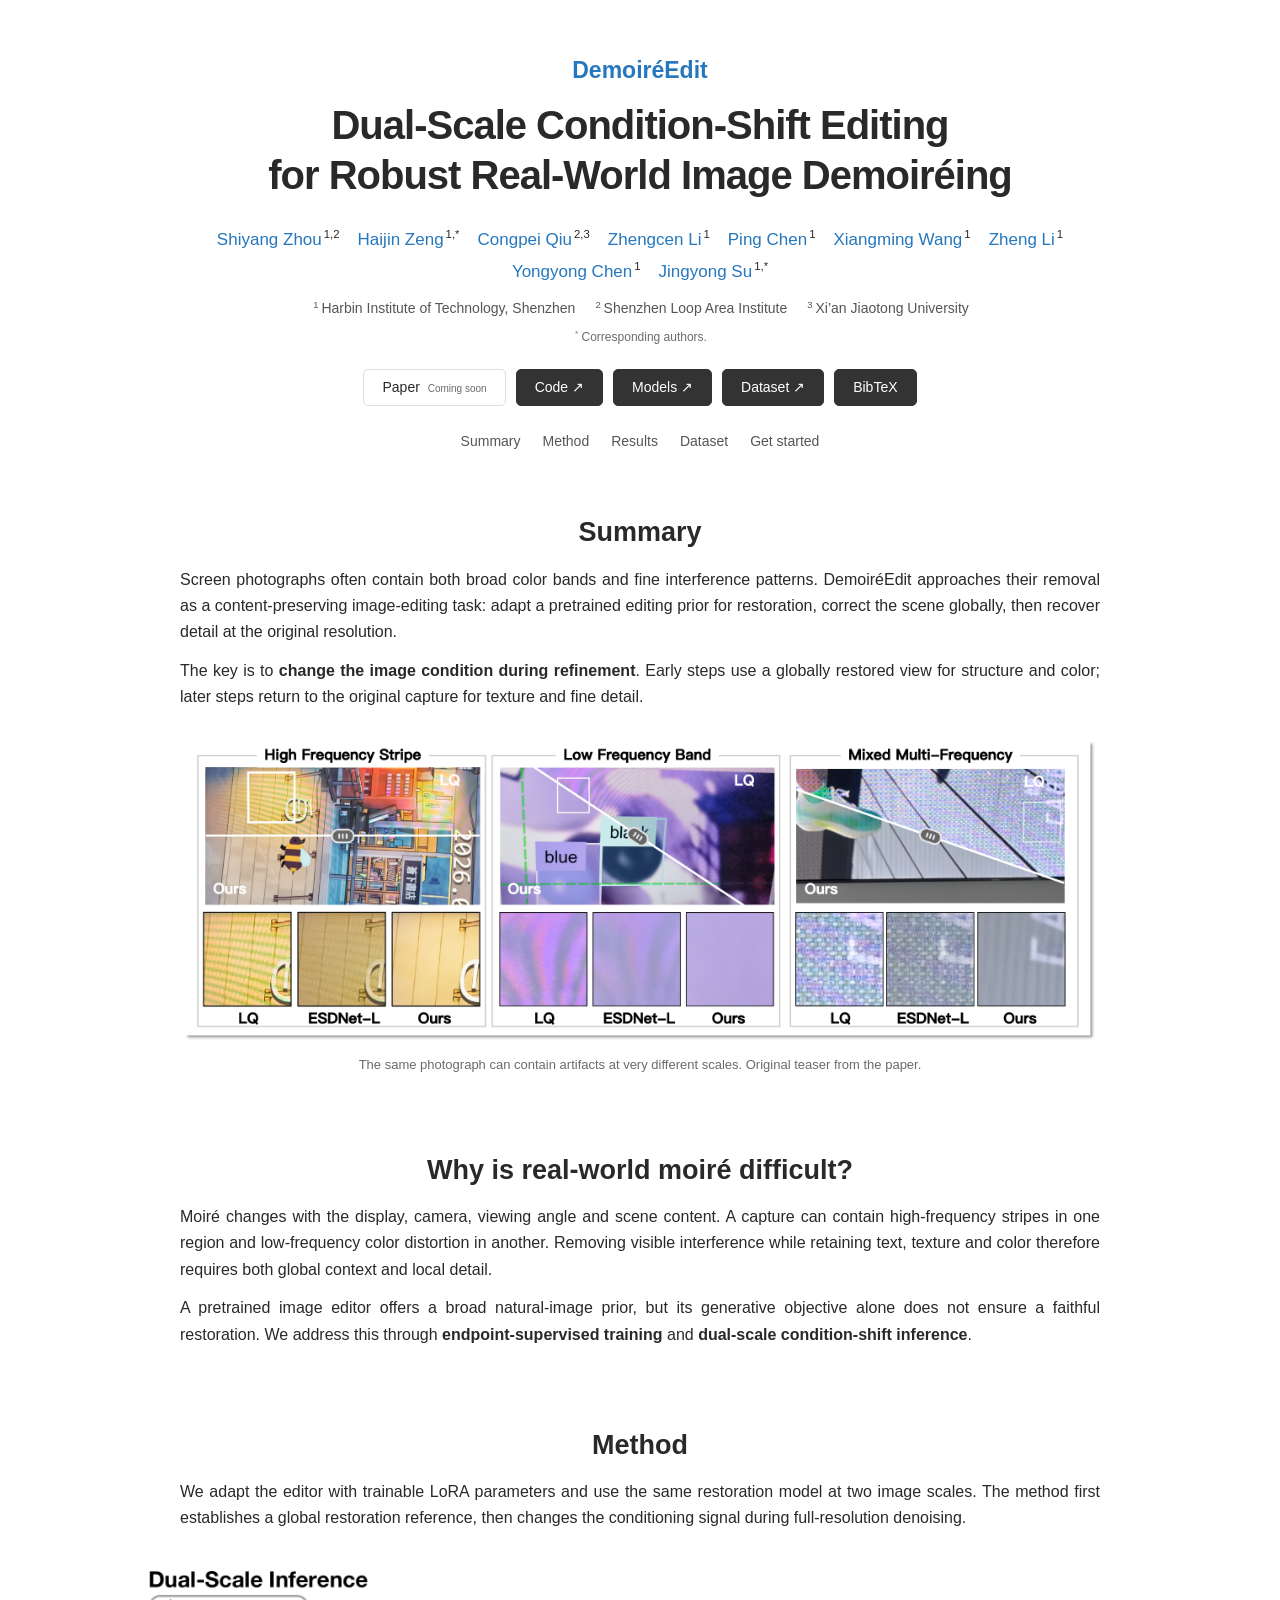
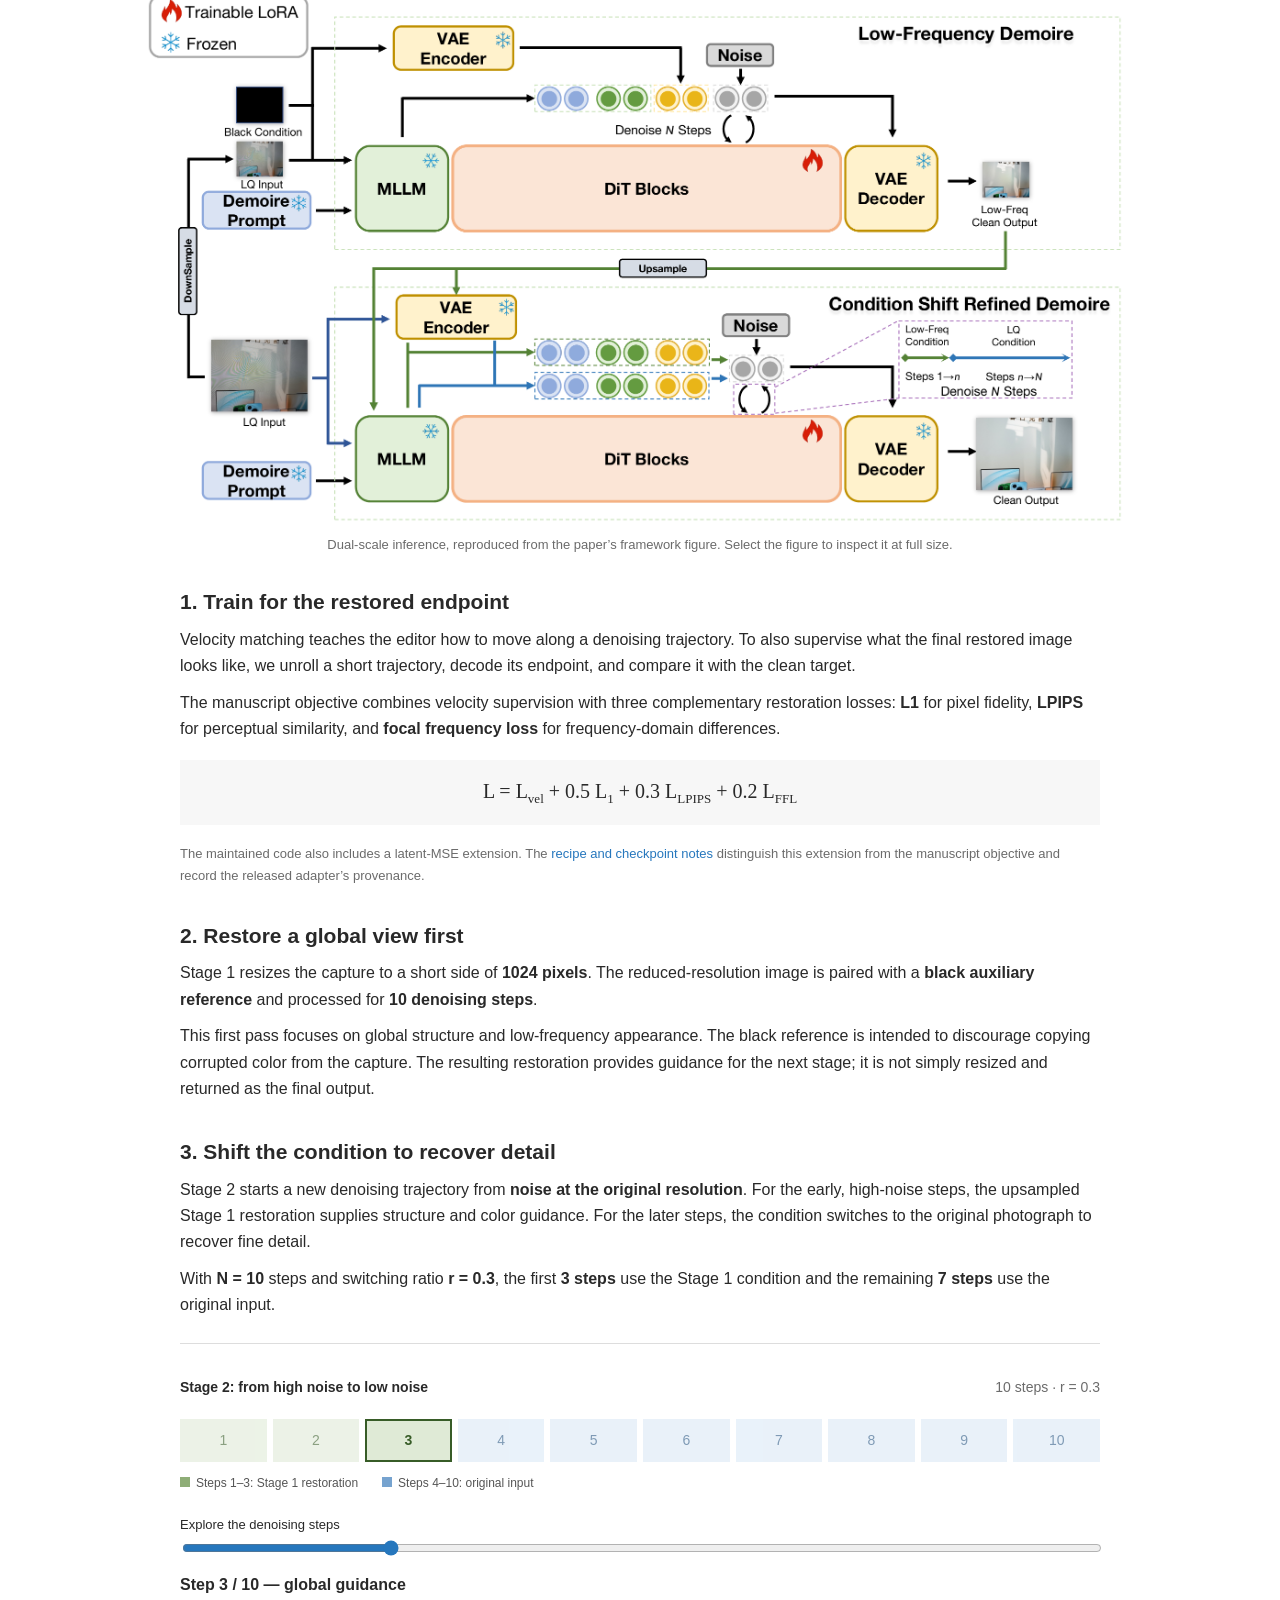
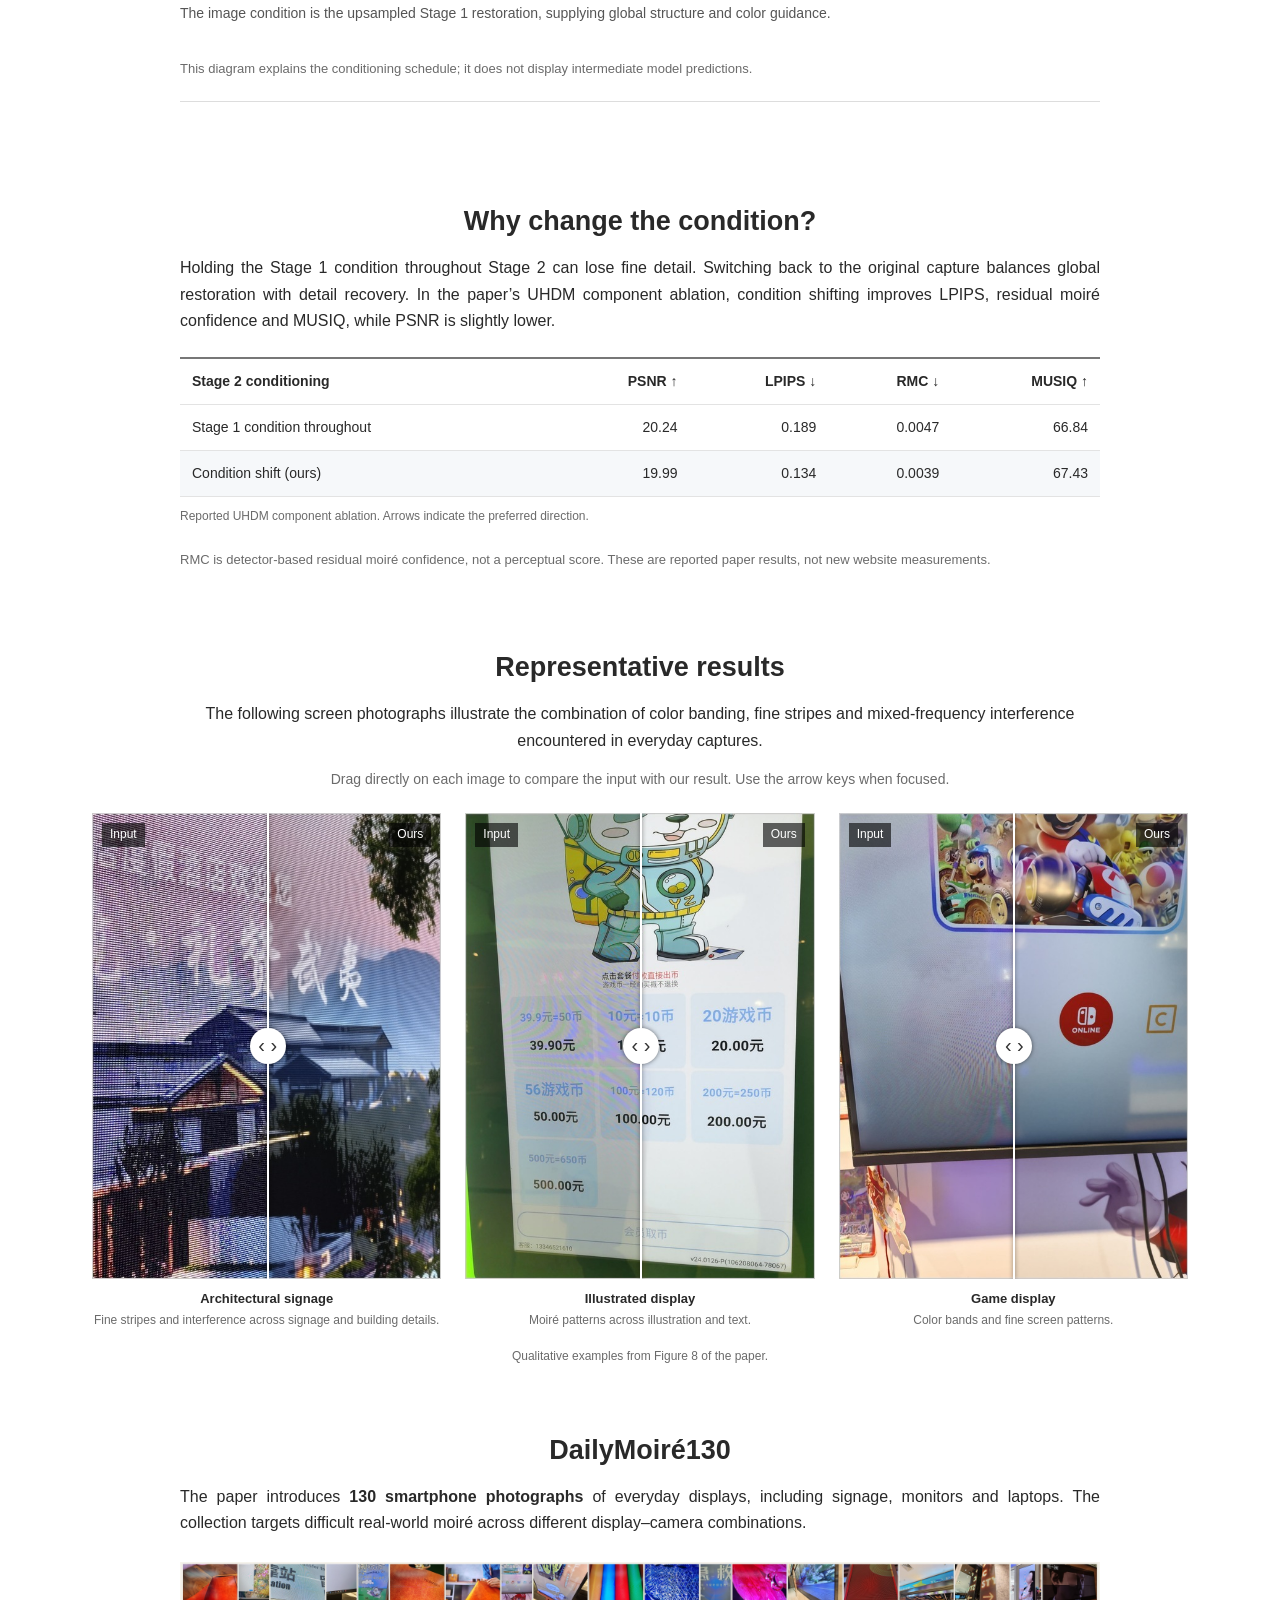
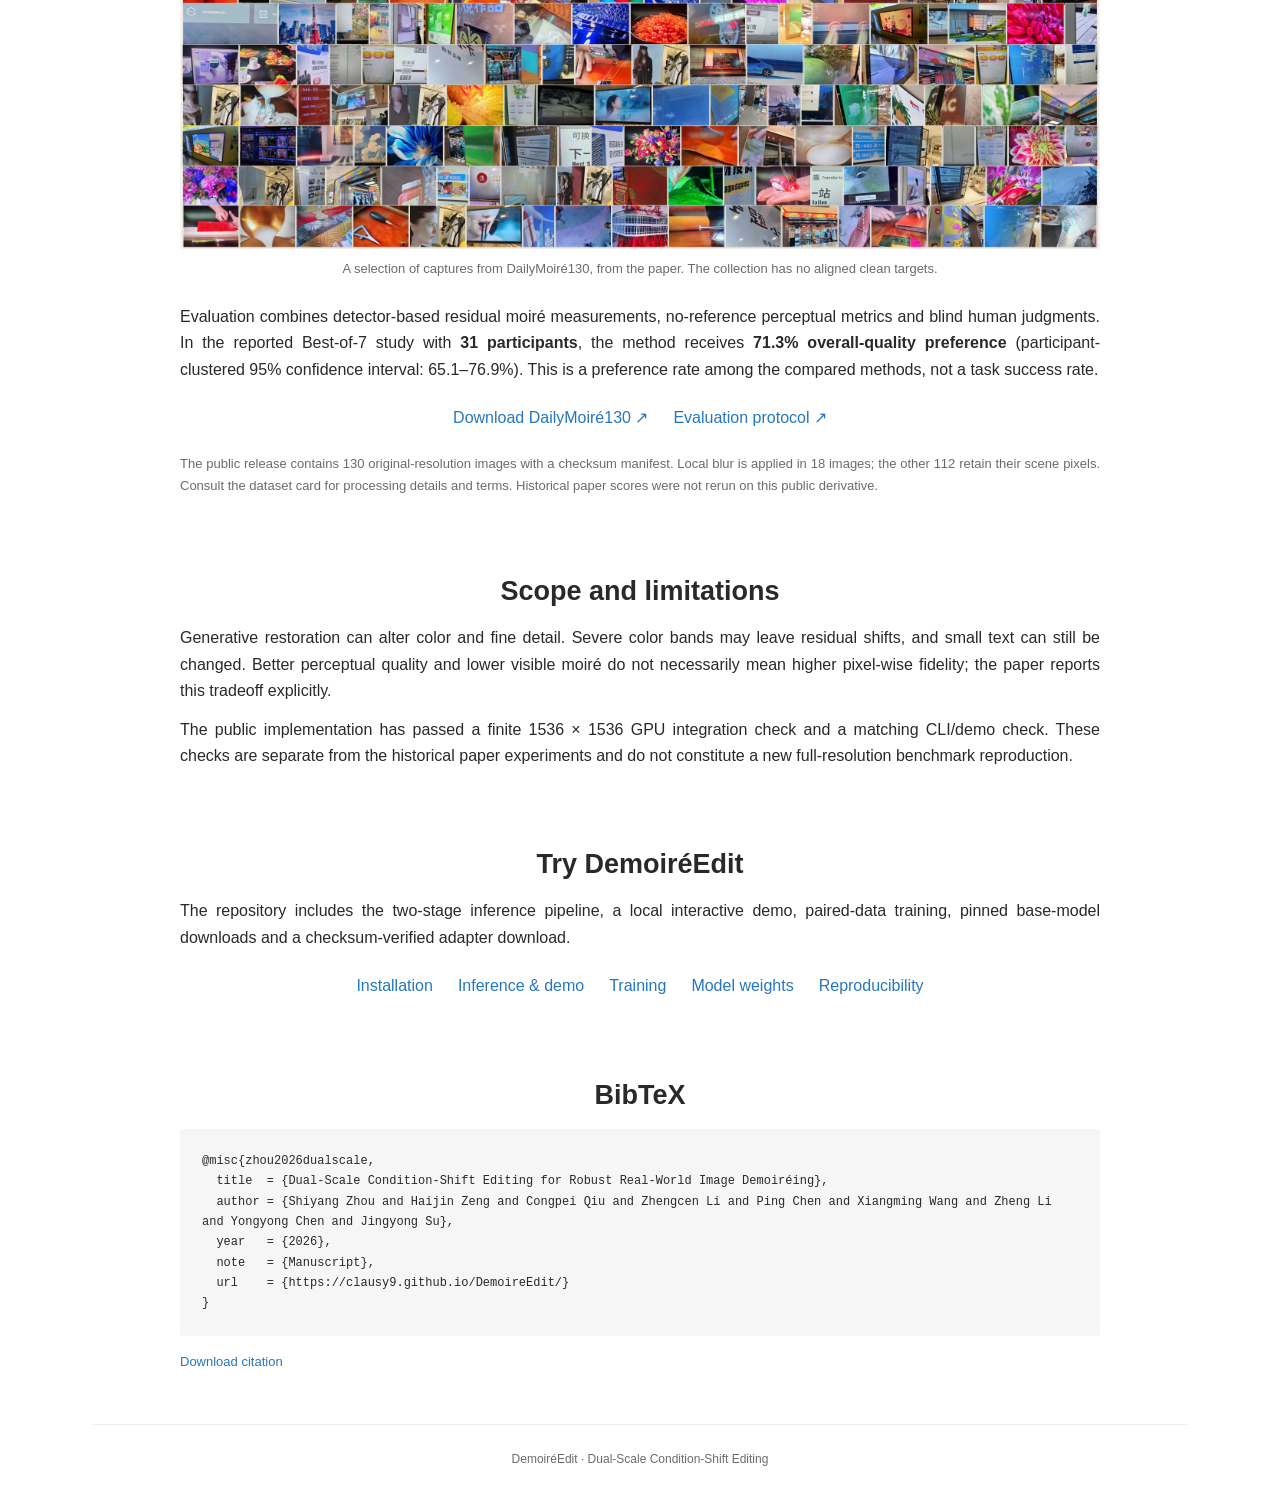
==== commit 62bcafe5: "Add DailyMoire130 public dataset and evaluation links" ====
--- a/site/index.html
+++ b/site/index.html
@@ -15,7 +15,7 @@
 <span><a href="https://openreview.net/profile?id=~Yongyong_Chen1">Yongyong Chen</a><sup>1</sup></span>
 <span><a href="https://openreview.net/profile?id=~Jingyong_Su3">Jingyong Su</a><sup>1,*</sup></span>
 </div><div class="affiliations"><span><sup>1</sup>Harbin Institute of Technology, Shenzhen</span><span><sup>2</sup>Shenzhen Loop Area Institute</span><span><sup>3</sup>Xi’an Jiaotong University</span></div><p class="correspondence"><sup>*</sup> Corresponding authors.</p>
-<div class="resource-links"><span aria-disabled="true">Paper <small>Coming soon</small></span><a href="https://github.com/Clausy9/DemoireEdit" target="_blank" rel="noopener">Code ↗</a><a href="https://huggingface.co/umu/DemoireEdit" target="_blank" rel="noopener">Models ↗</a><a href="#citation">BibTeX</a></div><nav class="section-nav" aria-label="Page sections"><a href="#summary">Summary</a><a href="#method">Method</a><a href="#results">Results</a><a href="#dataset">Dataset</a><a href="#reproduce">Get started</a></nav></header>
+<div class="resource-links"><span aria-disabled="true">Paper <small>Coming soon</small></span><a href="https://github.com/Clausy9/DemoireEdit" target="_blank" rel="noopener">Code ↗</a><a href="https://huggingface.co/umu/DemoireEdit" target="_blank" rel="noopener">Models ↗</a><a href="https://huggingface.co/datasets/umu/DailyMoire130" target="_blank" rel="noopener">Dataset ↗</a><a href="#citation">BibTeX</a></div><nav class="section-nav" aria-label="Page sections"><a href="#summary">Summary</a><a href="#method">Method</a><a href="#results">Results</a><a href="#dataset">Dataset</a><a href="#reproduce">Get started</a></nav></header>
 
 <section id="summary" class="text-section"><h2>Summary</h2>
 <p>Screen photographs often contain both broad color bands and fine interference patterns. DemoiréEdit approaches their removal as a content-preserving image-editing task: adapt a pretrained editing prior for restoration, correct the scene globally, then recover detail at the original resolution.</p>
@@ -71,7 +71,8 @@
 <p>The paper introduces <strong>130 smartphone photographs</strong> of everyday displays, including signage, monitors and laptops. The collection targets difficult real-world moiré across different display–camera combinations.</p>
 <figure class="paper-figure dataset-figure"><img src="assets/paper-dailymoire130.jpg" width="4800" height="1500" loading="lazy" alt="Original paper gallery of DailyMoiré130 photographs captured across everyday displays"><figcaption>A selection of captures from DailyMoiré130, from the paper. The collection has no aligned clean targets.</figcaption></figure>
 <p>Evaluation combines detector-based residual moiré measurements, no-reference perceptual metrics and blind human judgments. In the reported Best-of-7 study with <strong>31 participants</strong>, the method receives <strong>71.3% overall-quality preference</strong> (participant-clustered 95% confidence interval: 65.1–76.9%). This is a preference rate among the compared methods, not a task success rate.</p>
-<p class="small-note">The dataset download is being prepared. Code and adapter weights are already available through the links below.</p>
+<div class="documentation-links"><a href="https://huggingface.co/datasets/umu/DailyMoire130" target="_blank" rel="noopener">Download DailyMoiré130 ↗</a><a href="https://huggingface.co/datasets/umu/DailyMoire130/blob/main/EVALUATION.md" target="_blank" rel="noopener">Evaluation protocol ↗</a></div>
+<p class="small-note">The public release contains 130 original-resolution images with a checksum manifest. Local blur is applied in 18 images; the other 112 retain their scene pixels. Consult the dataset card for processing details and terms. Historical paper scores were not rerun on this public derivative.</p>
 </section>
 <section id="limitations" class="text-section"><h2>Scope and limitations</h2>
 <p>Generative restoration can alter color and fine detail. Severe color bands may leave residual shifts, and small text can still be changed. Better perceptual quality and lower visible moiré do not necessarily mean higher pixel-wise fidelity; the paper reports this tradeoff explicitly.</p>
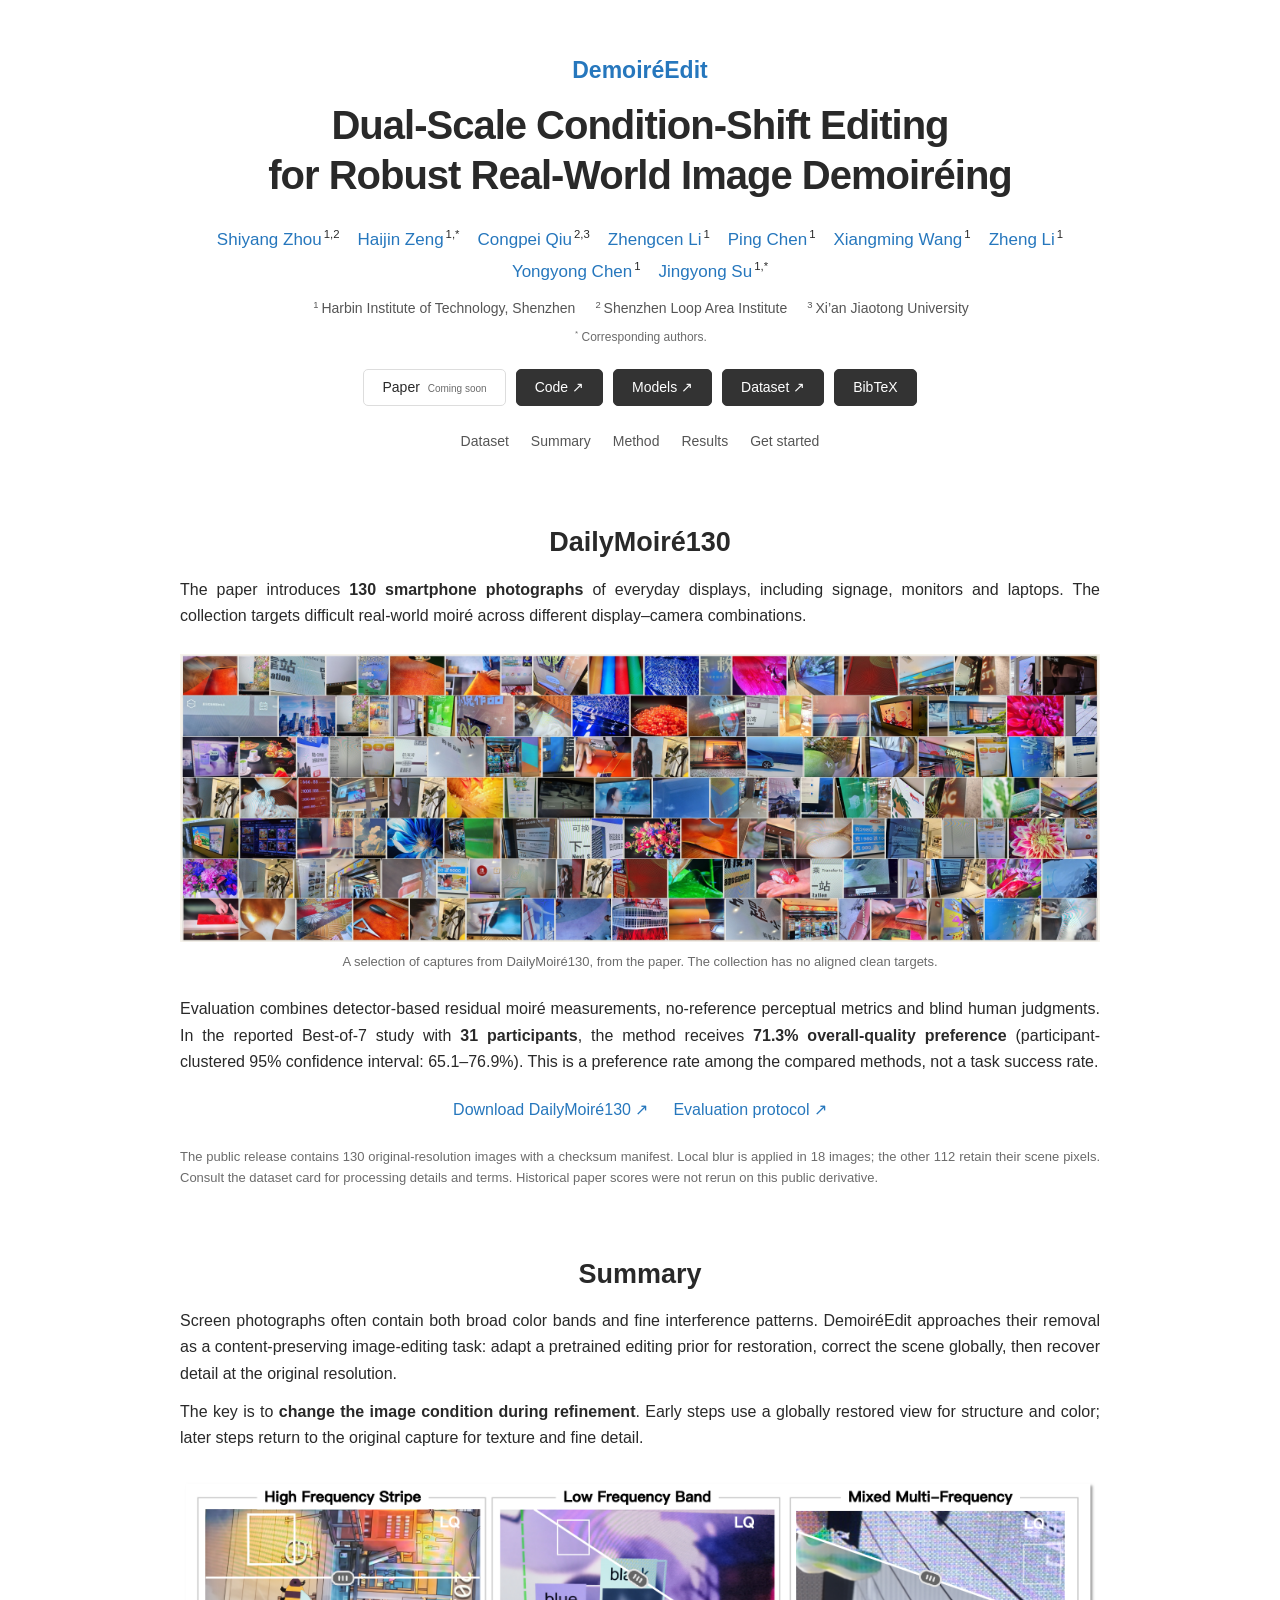
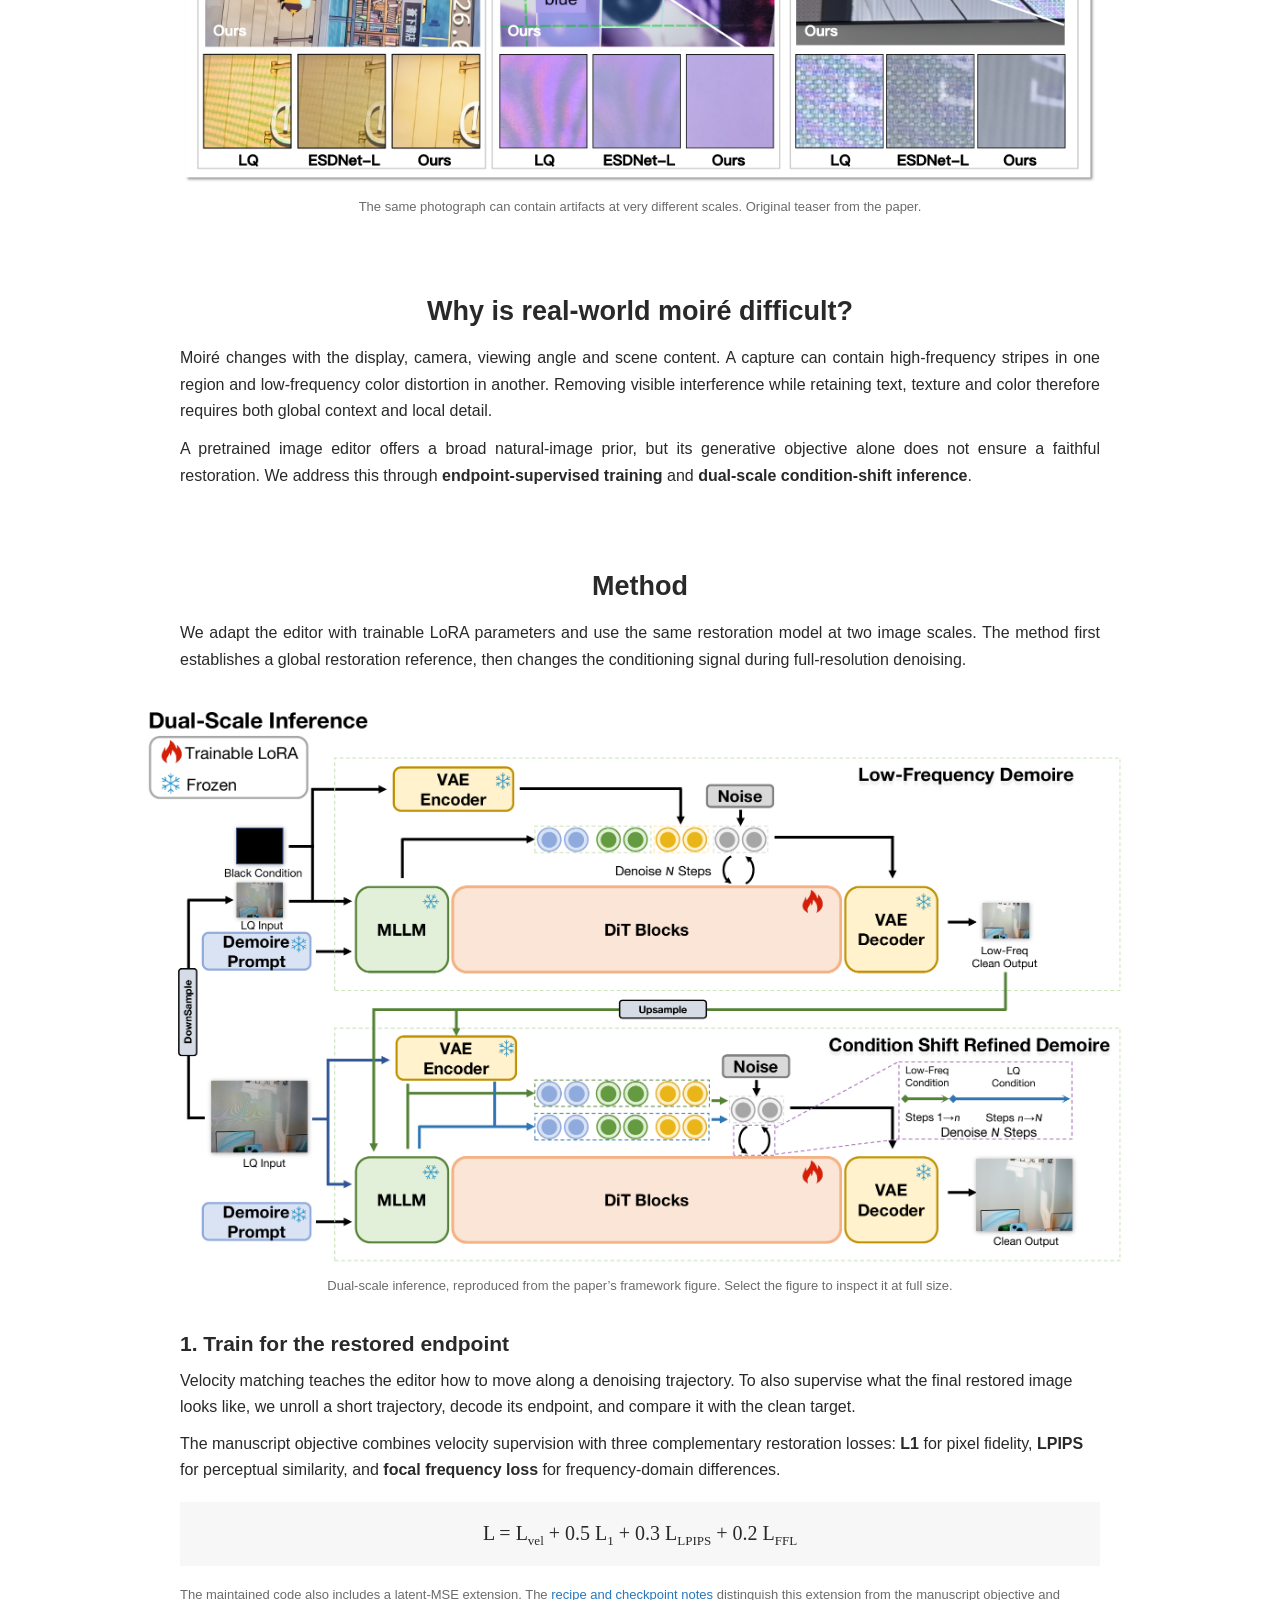
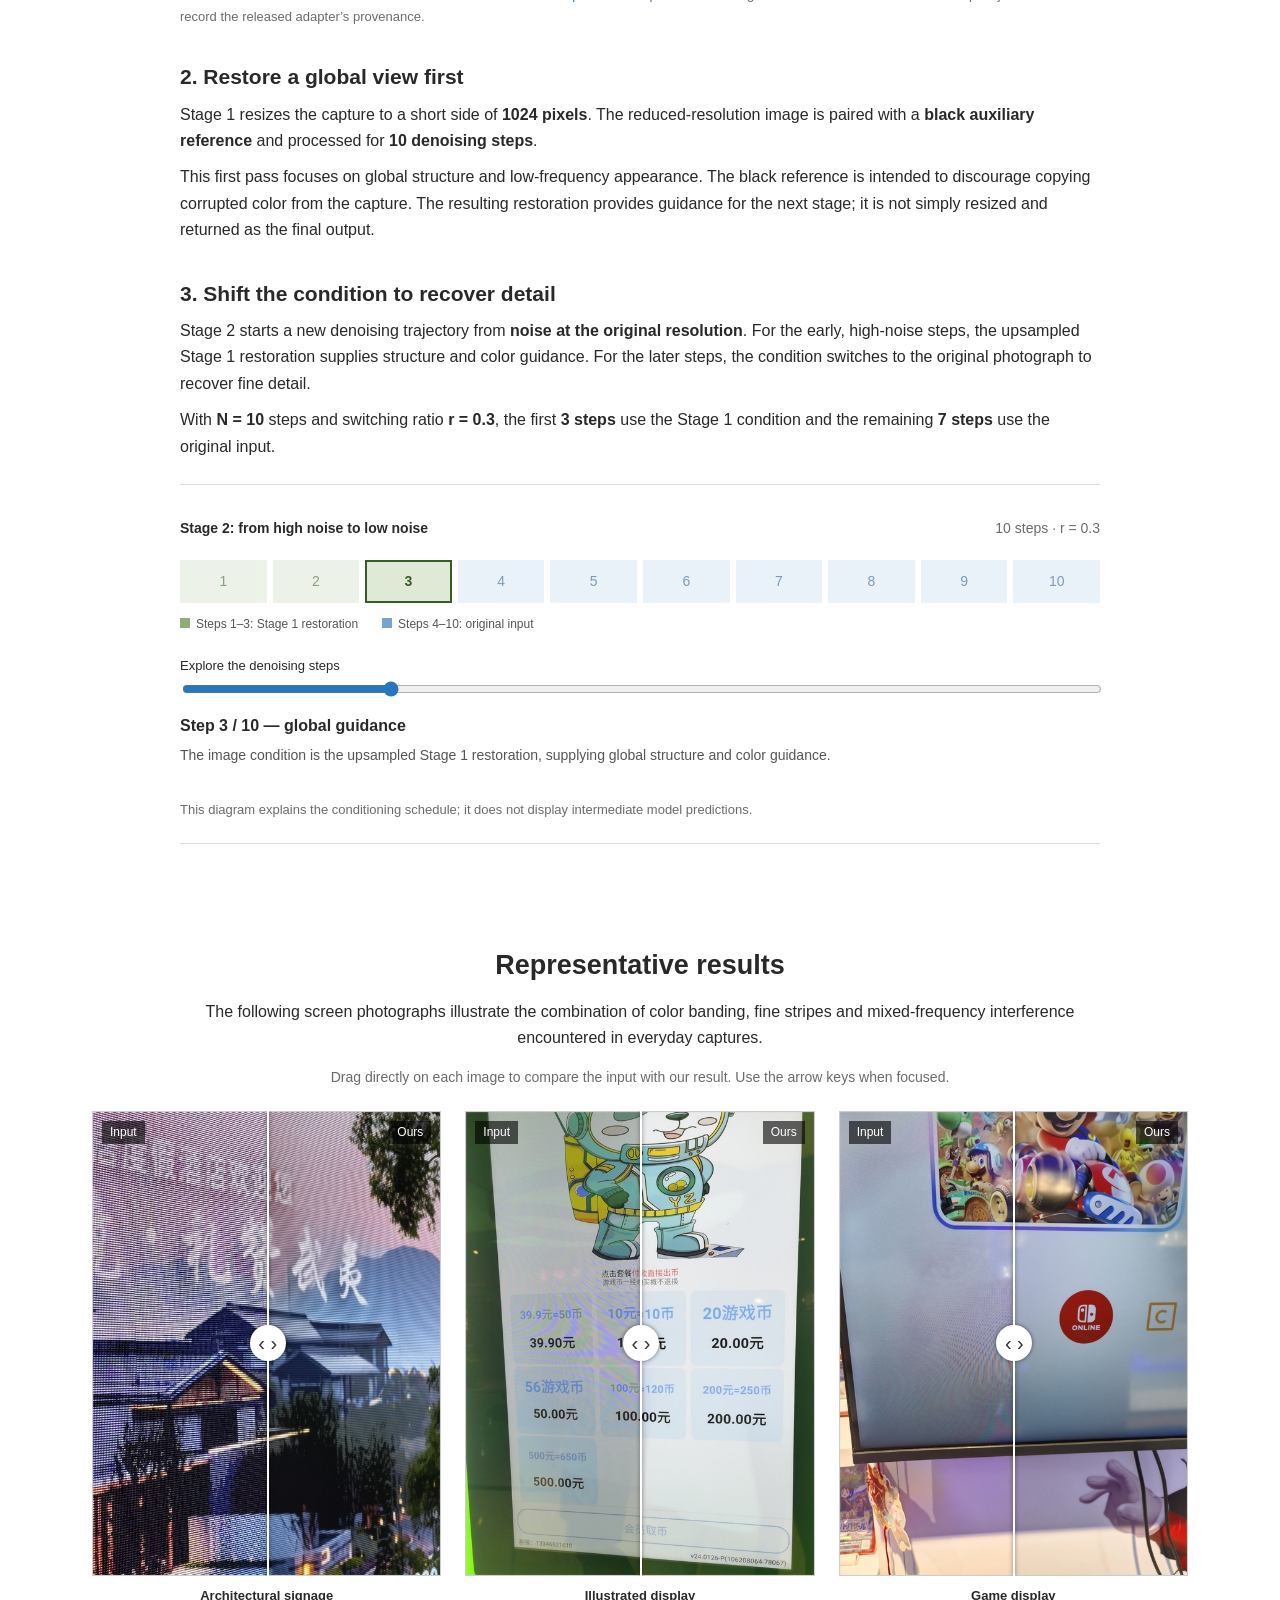
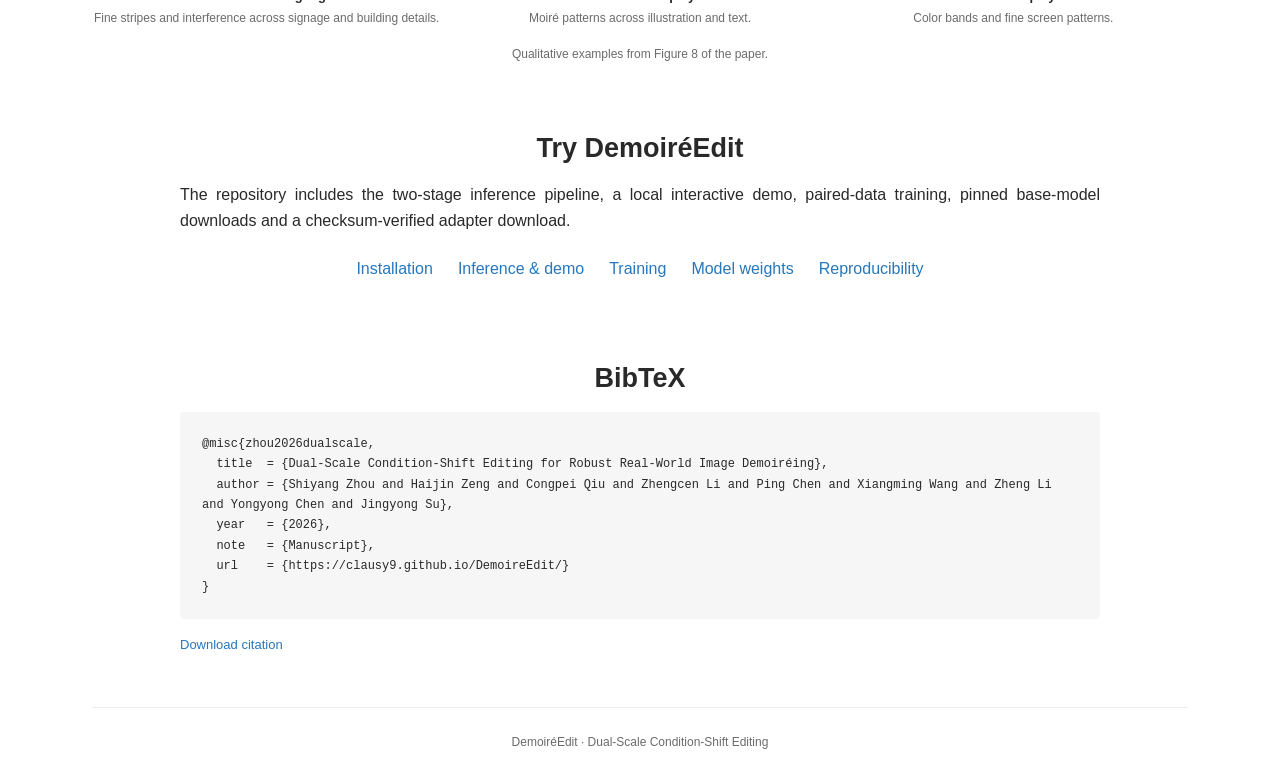
==== commit 38667f40: "Lead project page with dataset and simplify sections" ====
--- a/site/index.html
+++ b/site/index.html
@@ -15,8 +15,15 @@
 <span><a href="https://openreview.net/profile?id=~Yongyong_Chen1">Yongyong Chen</a><sup>1</sup></span>
 <span><a href="https://openreview.net/profile?id=~Jingyong_Su3">Jingyong Su</a><sup>1,*</sup></span>
 </div><div class="affiliations"><span><sup>1</sup>Harbin Institute of Technology, Shenzhen</span><span><sup>2</sup>Shenzhen Loop Area Institute</span><span><sup>3</sup>Xi’an Jiaotong University</span></div><p class="correspondence"><sup>*</sup> Corresponding authors.</p>
-<div class="resource-links"><span aria-disabled="true">Paper <small>Coming soon</small></span><a href="https://github.com/Clausy9/DemoireEdit" target="_blank" rel="noopener">Code ↗</a><a href="https://huggingface.co/umu/DemoireEdit" target="_blank" rel="noopener">Models ↗</a><a href="https://huggingface.co/datasets/umu/DailyMoire130" target="_blank" rel="noopener">Dataset ↗</a><a href="#citation">BibTeX</a></div><nav class="section-nav" aria-label="Page sections"><a href="#summary">Summary</a><a href="#method">Method</a><a href="#results">Results</a><a href="#dataset">Dataset</a><a href="#reproduce">Get started</a></nav></header>
+<div class="resource-links"><span aria-disabled="true">Paper <small>Coming soon</small></span><a href="https://github.com/Clausy9/DemoireEdit" target="_blank" rel="noopener">Code ↗</a><a href="https://huggingface.co/umu/DemoireEdit" target="_blank" rel="noopener">Models ↗</a><a href="https://huggingface.co/datasets/umu/DailyMoire130" target="_blank" rel="noopener">Dataset ↗</a><a href="#citation">BibTeX</a></div><nav class="section-nav" aria-label="Page sections"><a href="#dataset">Dataset</a><a href="#summary">Summary</a><a href="#method">Method</a><a href="#results">Results</a><a href="#reproduce">Get started</a></nav></header>
 
+<section id="dataset" class="text-section"><h2>DailyMoiré130</h2>
+<p>The paper introduces <strong>130 smartphone photographs</strong> of everyday displays, including signage, monitors and laptops. The collection targets difficult real-world moiré across different display–camera combinations.</p>
+<figure class="paper-figure dataset-figure"><img src="assets/paper-dailymoire130.jpg" width="4800" height="1500" loading="lazy" alt="Original paper gallery of DailyMoiré130 photographs captured across everyday displays"><figcaption>A selection of captures from DailyMoiré130, from the paper. The collection has no aligned clean targets.</figcaption></figure>
+<p>Evaluation combines detector-based residual moiré measurements, no-reference perceptual metrics and blind human judgments. In the reported Best-of-7 study with <strong>31 participants</strong>, the method receives <strong>71.3% overall-quality preference</strong> (participant-clustered 95% confidence interval: 65.1–76.9%). This is a preference rate among the compared methods, not a task success rate.</p>
+<div class="documentation-links"><a href="https://huggingface.co/datasets/umu/DailyMoire130" target="_blank" rel="noopener">Download DailyMoiré130 ↗</a><a href="https://huggingface.co/datasets/umu/DailyMoire130/blob/main/EVALUATION.md" target="_blank" rel="noopener">Evaluation protocol ↗</a></div>
+<p class="small-note">The public release contains 130 original-resolution images with a checksum manifest. Local blur is applied in 18 images; the other 112 retain their scene pixels. Consult the dataset card for processing details and terms. Historical paper scores were not rerun on this public derivative.</p>
+</section>
 <section id="summary" class="text-section"><h2>Summary</h2>
 <p>Screen photographs often contain both broad color bands and fine interference patterns. DemoiréEdit approaches their removal as a content-preserving image-editing task: adapt a pretrained editing prior for restoration, correct the scene globally, then recover detail at the original resolution.</p>
 <p>The key is to <strong>change the image condition during refinement</strong>. Early steps use a globally restored view for structure and color; later steps return to the original capture for texture and fine detail.</p>
@@ -51,11 +58,6 @@
 <p class="small-note">This diagram explains the conditioning schedule; it does not display intermediate model predictions.</p>
 </div></div>
 </section>
-<section id="ablation" class="text-section"><h2>Why change the condition?</h2>
-<p>Holding the Stage 1 condition throughout Stage 2 can lose fine detail. Switching back to the original capture balances global restoration with detail recovery. In the paper’s UHDM component ablation, condition shifting improves LPIPS, residual moiré confidence and MUSIQ, while PSNR is slightly lower.</p>
-<div class="table-scroll"><table><caption>Reported UHDM component ablation. Arrows indicate the preferred direction.</caption><thead><tr><th scope="col">Stage 2 conditioning</th><th scope="col">PSNR ↑</th><th scope="col">LPIPS ↓</th><th scope="col">RMC ↓</th><th scope="col">MUSIQ ↑</th></tr></thead><tbody><tr><th scope="row">Stage 1 condition throughout</th><td>20.24</td><td>0.189</td><td>0.0047</td><td>66.84</td></tr><tr><th scope="row">Condition shift (ours)</th><td>19.99</td><td>0.134</td><td>0.0039</td><td>67.43</td></tr></tbody></table></div>
-<p class="small-note">RMC is detector-based residual moiré confidence, not a perceptual score. These are reported paper results, not new website measurements.</p>
-</section>
 <section id="results" aria-labelledby="results-title"><h2 id="results-title">Representative results</h2><p class="results-intro">The following screen photographs illustrate the combination of color banding, fine stripes and mixed-frequency interference encountered in everyday captures.</p><p class="section-intro" id="compare-help">Drag directly on each image to compare the input with our result. Use the arrow keys when focused.</p><div class="examples-grid"><figure data-comparison><div class="comparison" style="--reveal:50%" role="slider" tabindex="0" aria-label="Architectural signage: input and restoration comparison" aria-valuemin="0" aria-valuemax="100" aria-valuenow="50" aria-valuetext="50% input" aria-describedby="compare-help">
 <img src="assets/paper-architecture-restored.png" alt="Paper restoration of architectural signage" width="565" height="753" draggable="false">
 <div class="input-layer"><img src="assets/paper-architecture-input.png" alt="Input photograph of architectural signage" width="565" height="753" draggable="false"></div>
@@ -67,17 +69,6 @@
 <div class="input-layer"><img src="assets/paper-game-display-input.png" alt="Input photograph of game display" width="565" height="753" draggable="false"></div>
 <span class="image-label before">Input</span><span class="image-label after">Ours</span><span class="divider" aria-hidden="true"><b>‹ ›</b></span></div><figcaption><strong>Game display</strong><span>Color bands and fine screen patterns.</span></figcaption></figure></div><p class="figure-note">Qualitative examples from Figure 8 of the paper.</p></section>
 
-<section id="dataset" class="text-section"><h2>DailyMoiré130</h2>
-<p>The paper introduces <strong>130 smartphone photographs</strong> of everyday displays, including signage, monitors and laptops. The collection targets difficult real-world moiré across different display–camera combinations.</p>
-<figure class="paper-figure dataset-figure"><img src="assets/paper-dailymoire130.jpg" width="4800" height="1500" loading="lazy" alt="Original paper gallery of DailyMoiré130 photographs captured across everyday displays"><figcaption>A selection of captures from DailyMoiré130, from the paper. The collection has no aligned clean targets.</figcaption></figure>
-<p>Evaluation combines detector-based residual moiré measurements, no-reference perceptual metrics and blind human judgments. In the reported Best-of-7 study with <strong>31 participants</strong>, the method receives <strong>71.3% overall-quality preference</strong> (participant-clustered 95% confidence interval: 65.1–76.9%). This is a preference rate among the compared methods, not a task success rate.</p>
-<div class="documentation-links"><a href="https://huggingface.co/datasets/umu/DailyMoire130" target="_blank" rel="noopener">Download DailyMoiré130 ↗</a><a href="https://huggingface.co/datasets/umu/DailyMoire130/blob/main/EVALUATION.md" target="_blank" rel="noopener">Evaluation protocol ↗</a></div>
-<p class="small-note">The public release contains 130 original-resolution images with a checksum manifest. Local blur is applied in 18 images; the other 112 retain their scene pixels. Consult the dataset card for processing details and terms. Historical paper scores were not rerun on this public derivative.</p>
-</section>
-<section id="limitations" class="text-section"><h2>Scope and limitations</h2>
-<p>Generative restoration can alter color and fine detail. Severe color bands may leave residual shifts, and small text can still be changed. Better perceptual quality and lower visible moiré do not necessarily mean higher pixel-wise fidelity; the paper reports this tradeoff explicitly.</p>
-<p>The public implementation has passed a finite 1536 × 1536 GPU integration check and a matching CLI/demo check. These checks are separate from the historical paper experiments and do not constitute a new full-resolution benchmark reproduction.</p>
-</section>
 <section id="reproduce" class="text-section"><h2>Try DemoiréEdit</h2>
 <p>The repository includes the two-stage inference pipeline, a local interactive demo, paired-data training, pinned base-model downloads and a checksum-verified adapter download.</p>
 <div class="documentation-links"><a href="https://github.com/Clausy9/DemoireEdit/blob/main/docs/installation.md">Installation</a><a href="https://github.com/Clausy9/DemoireEdit/blob/main/docs/inference.md">Inference &amp; demo</a><a href="https://github.com/Clausy9/DemoireEdit/blob/main/docs/training.md">Training</a><a href="https://huggingface.co/umu/DemoireEdit">Model weights</a><a href="https://github.com/Clausy9/DemoireEdit/blob/main/docs/reproducibility.md">Reproducibility</a></div>
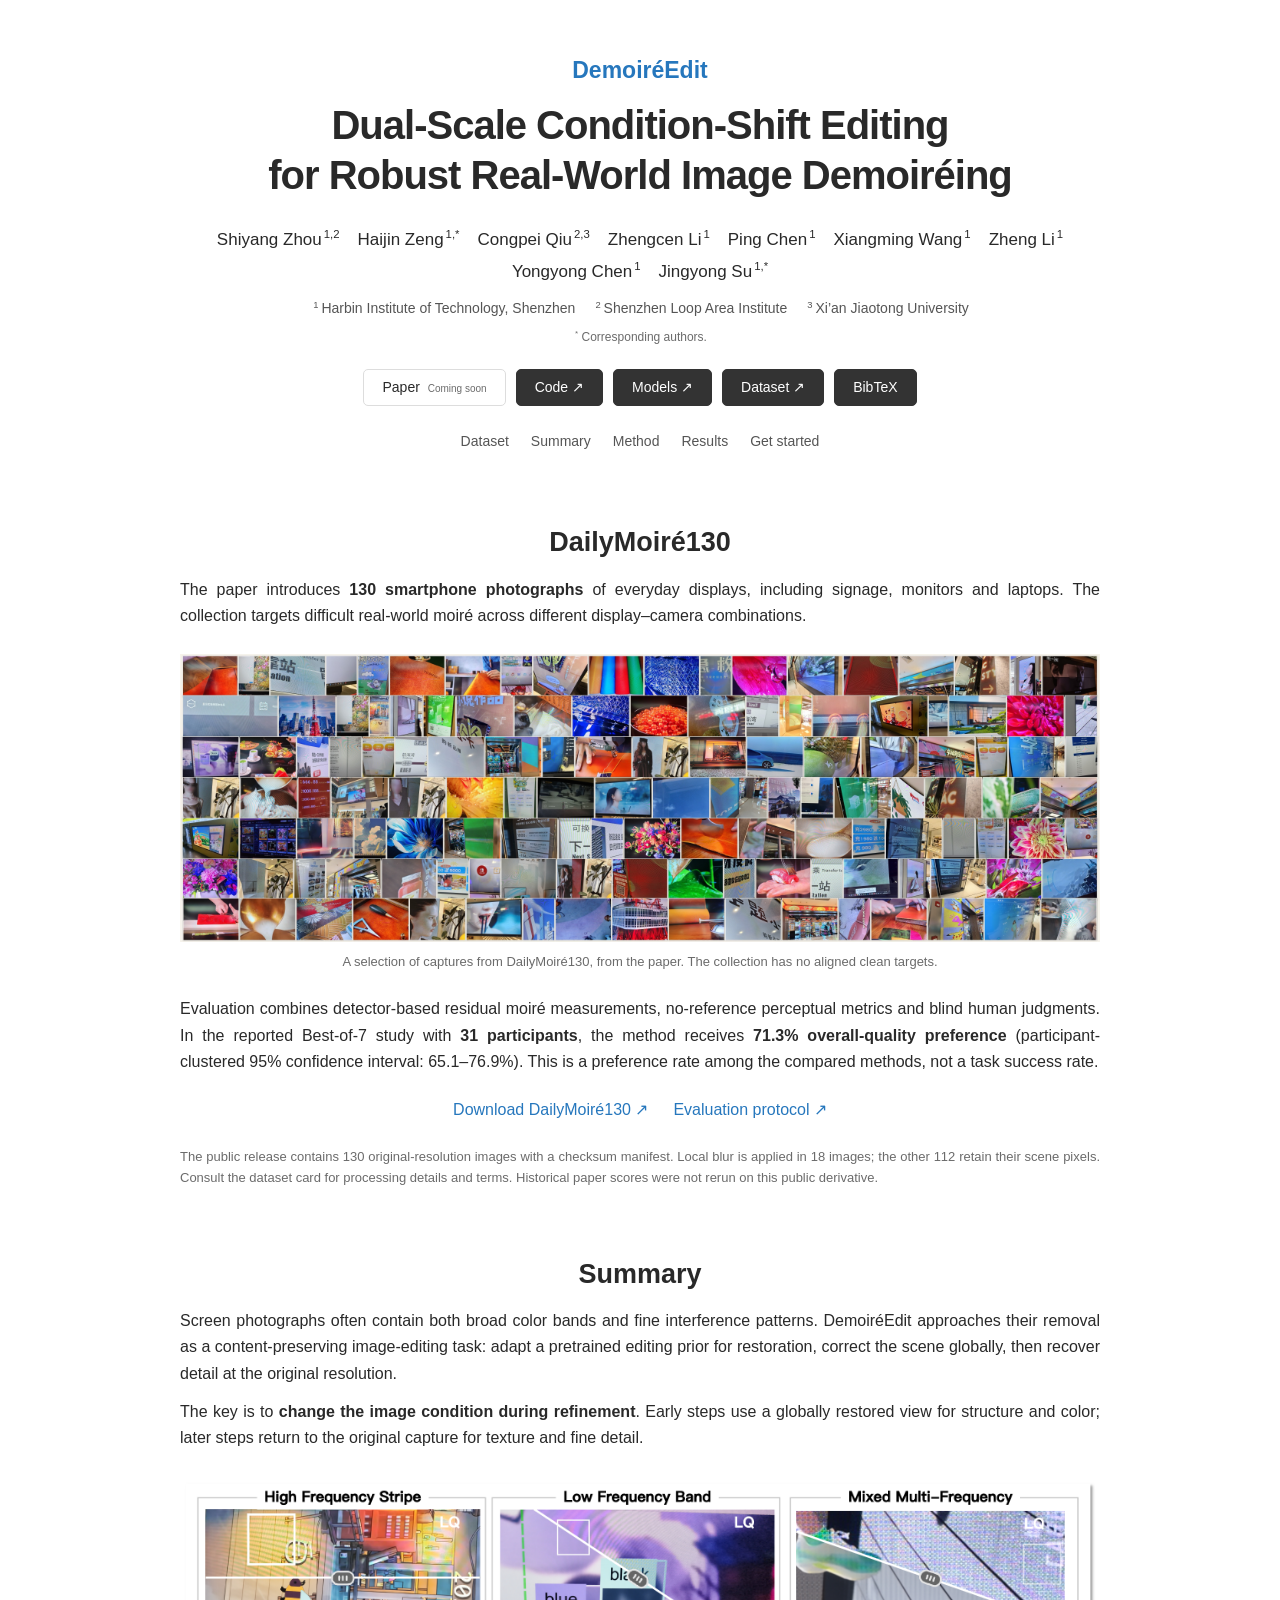
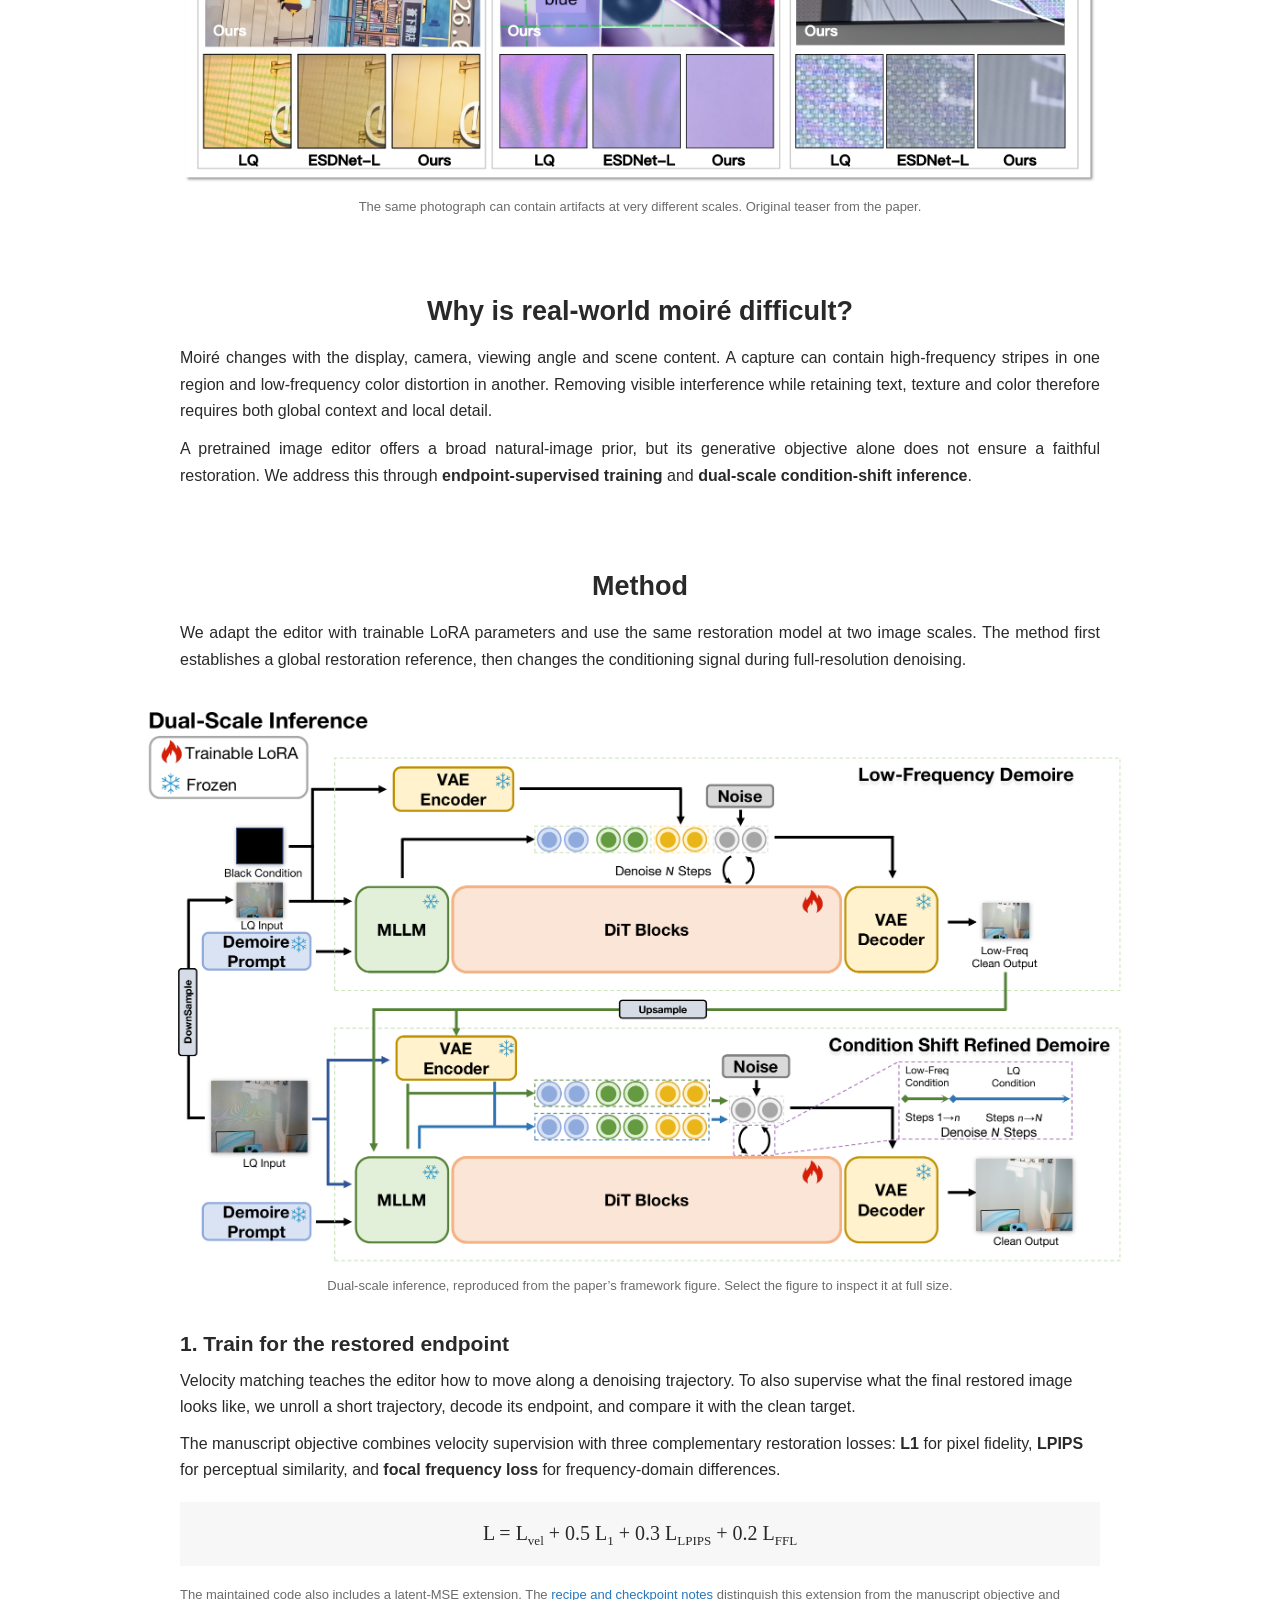
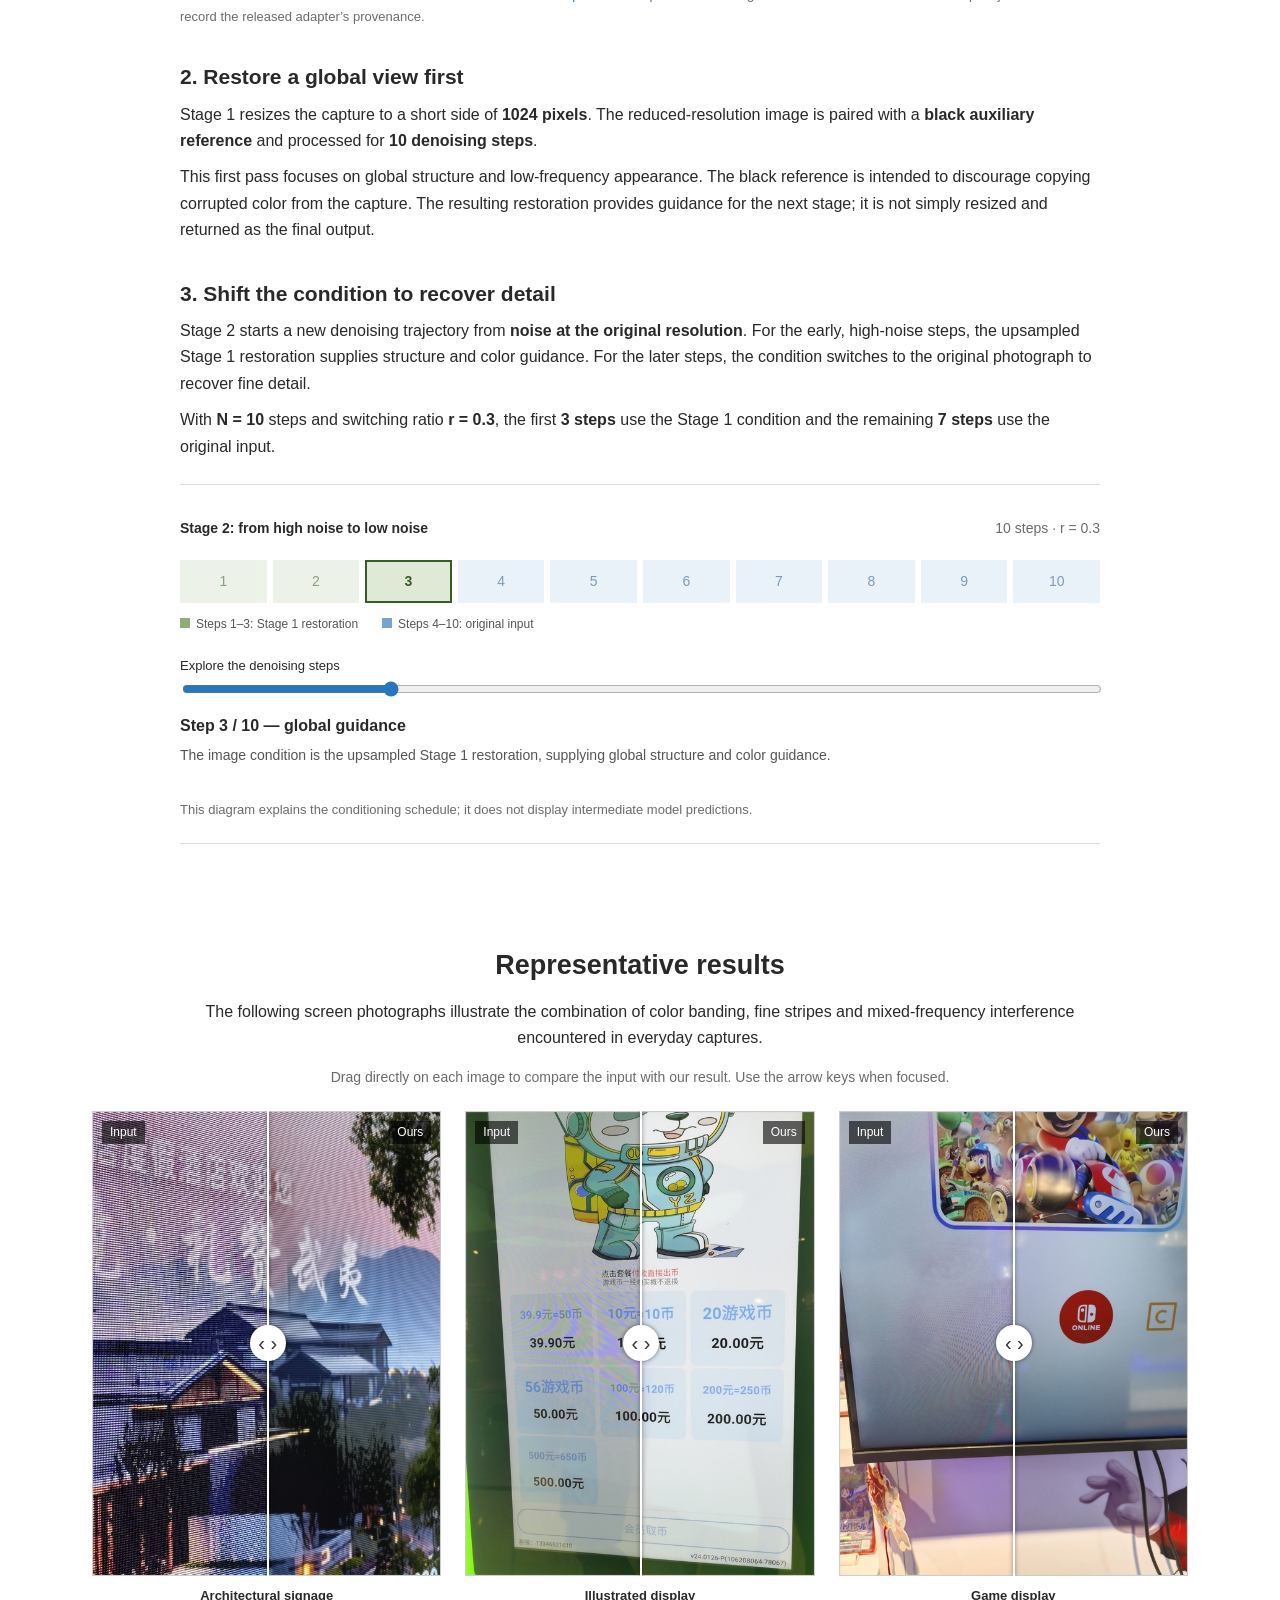
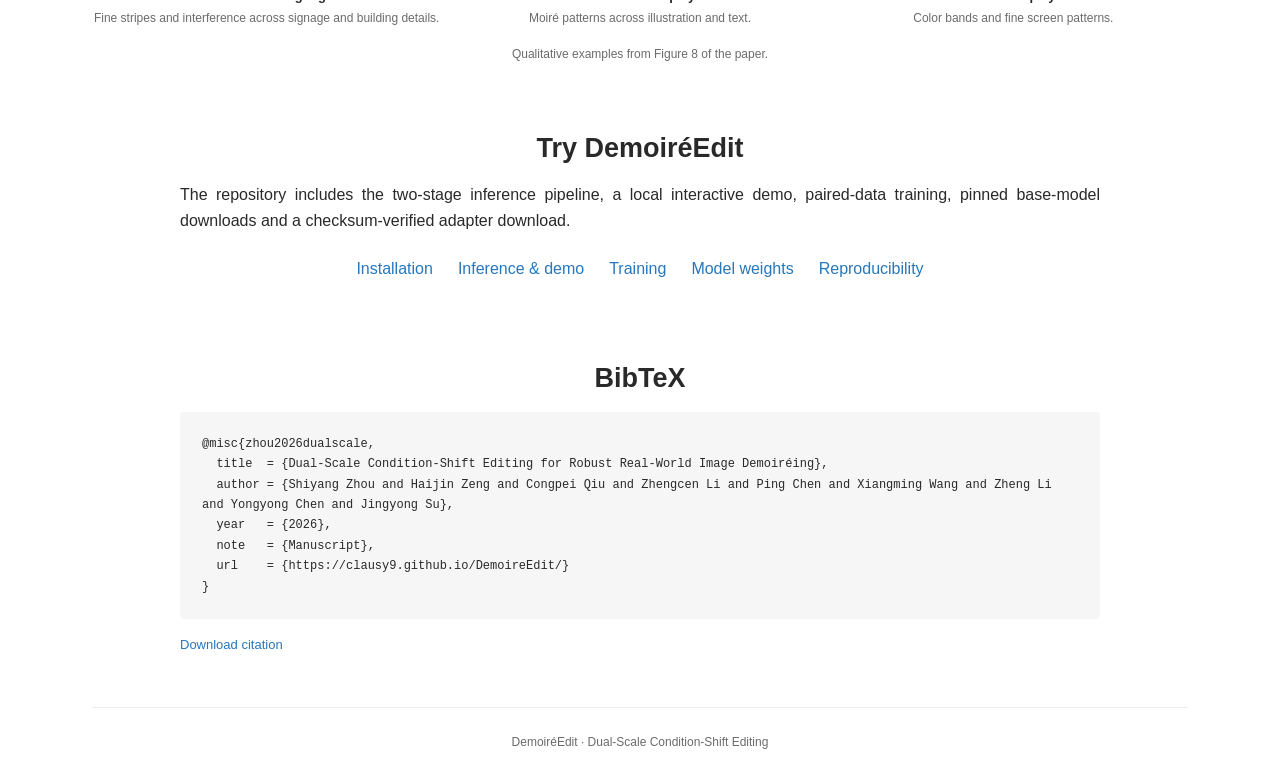
==== commit 8139c17f: "Remove OpenReview links from project page authors" ====
--- a/site/index.html
+++ b/site/index.html
@@ -5,15 +5,15 @@
 <meta name="color-scheme" content="light"><link rel="icon" href="favicon.svg" type="image/svg+xml">
 <link rel="stylesheet" href="style.css"></head>
 <body><main id="top">
-<header><p class="project-name">DemoiréEdit</p><h1>Dual-Scale Condition-Shift Editing<br class="desktop-break"> for Robust Real-World Image Demoiréing</h1><div class="authors" aria-label="Authors"><span><a href="https://openreview.net/profile?id=~Shiyang_Zhou2">Shiyang Zhou</a><sup>1,2</sup></span>
-<span><a href="https://openreview.net/profile?id=~Haijin_Zeng1">Haijin Zeng</a><sup>1,*</sup></span>
-<span><a href="https://openreview.net/profile?id=~Congpei_Qiu1">Congpei Qiu</a><sup>2,3</sup></span>
-<span><a href="https://openreview.net/profile?id=~Zhengcen_Li1">Zhengcen Li</a><sup>1</sup></span>
-<span><a href="https://openreview.net/profile?id=~Ping_Chen8">Ping Chen</a><sup>1</sup></span>
-<span><a href="https://openreview.net/profile?id=~Xiangming_Wang1">Xiangming Wang</a><sup>1</sup></span>
-<span><a href="https://openreview.net/profile?id=~Zheng_Li58">Zheng Li</a><sup>1</sup></span>
-<span><a href="https://openreview.net/profile?id=~Yongyong_Chen1">Yongyong Chen</a><sup>1</sup></span>
-<span><a href="https://openreview.net/profile?id=~Jingyong_Su3">Jingyong Su</a><sup>1,*</sup></span>
+<header><p class="project-name">DemoiréEdit</p><h1>Dual-Scale Condition-Shift Editing<br class="desktop-break"> for Robust Real-World Image Demoiréing</h1><div class="authors" aria-label="Authors"><span>Shiyang Zhou<sup>1,2</sup></span>
+<span>Haijin Zeng<sup>1,*</sup></span>
+<span>Congpei Qiu<sup>2,3</sup></span>
+<span>Zhengcen Li<sup>1</sup></span>
+<span>Ping Chen<sup>1</sup></span>
+<span>Xiangming Wang<sup>1</sup></span>
+<span>Zheng Li<sup>1</sup></span>
+<span>Yongyong Chen<sup>1</sup></span>
+<span>Jingyong Su<sup>1,*</sup></span>
 </div><div class="affiliations"><span><sup>1</sup>Harbin Institute of Technology, Shenzhen</span><span><sup>2</sup>Shenzhen Loop Area Institute</span><span><sup>3</sup>Xi’an Jiaotong University</span></div><p class="correspondence"><sup>*</sup> Corresponding authors.</p>
 <div class="resource-links"><span aria-disabled="true">Paper <small>Coming soon</small></span><a href="https://github.com/Clausy9/DemoireEdit" target="_blank" rel="noopener">Code ↗</a><a href="https://huggingface.co/umu/DemoireEdit" target="_blank" rel="noopener">Models ↗</a><a href="https://huggingface.co/datasets/umu/DailyMoire130" target="_blank" rel="noopener">Dataset ↗</a><a href="#citation">BibTeX</a></div><nav class="section-nav" aria-label="Page sections"><a href="#dataset">Dataset</a><a href="#summary">Summary</a><a href="#method">Method</a><a href="#results">Results</a><a href="#reproduce">Get started</a></nav></header>
 
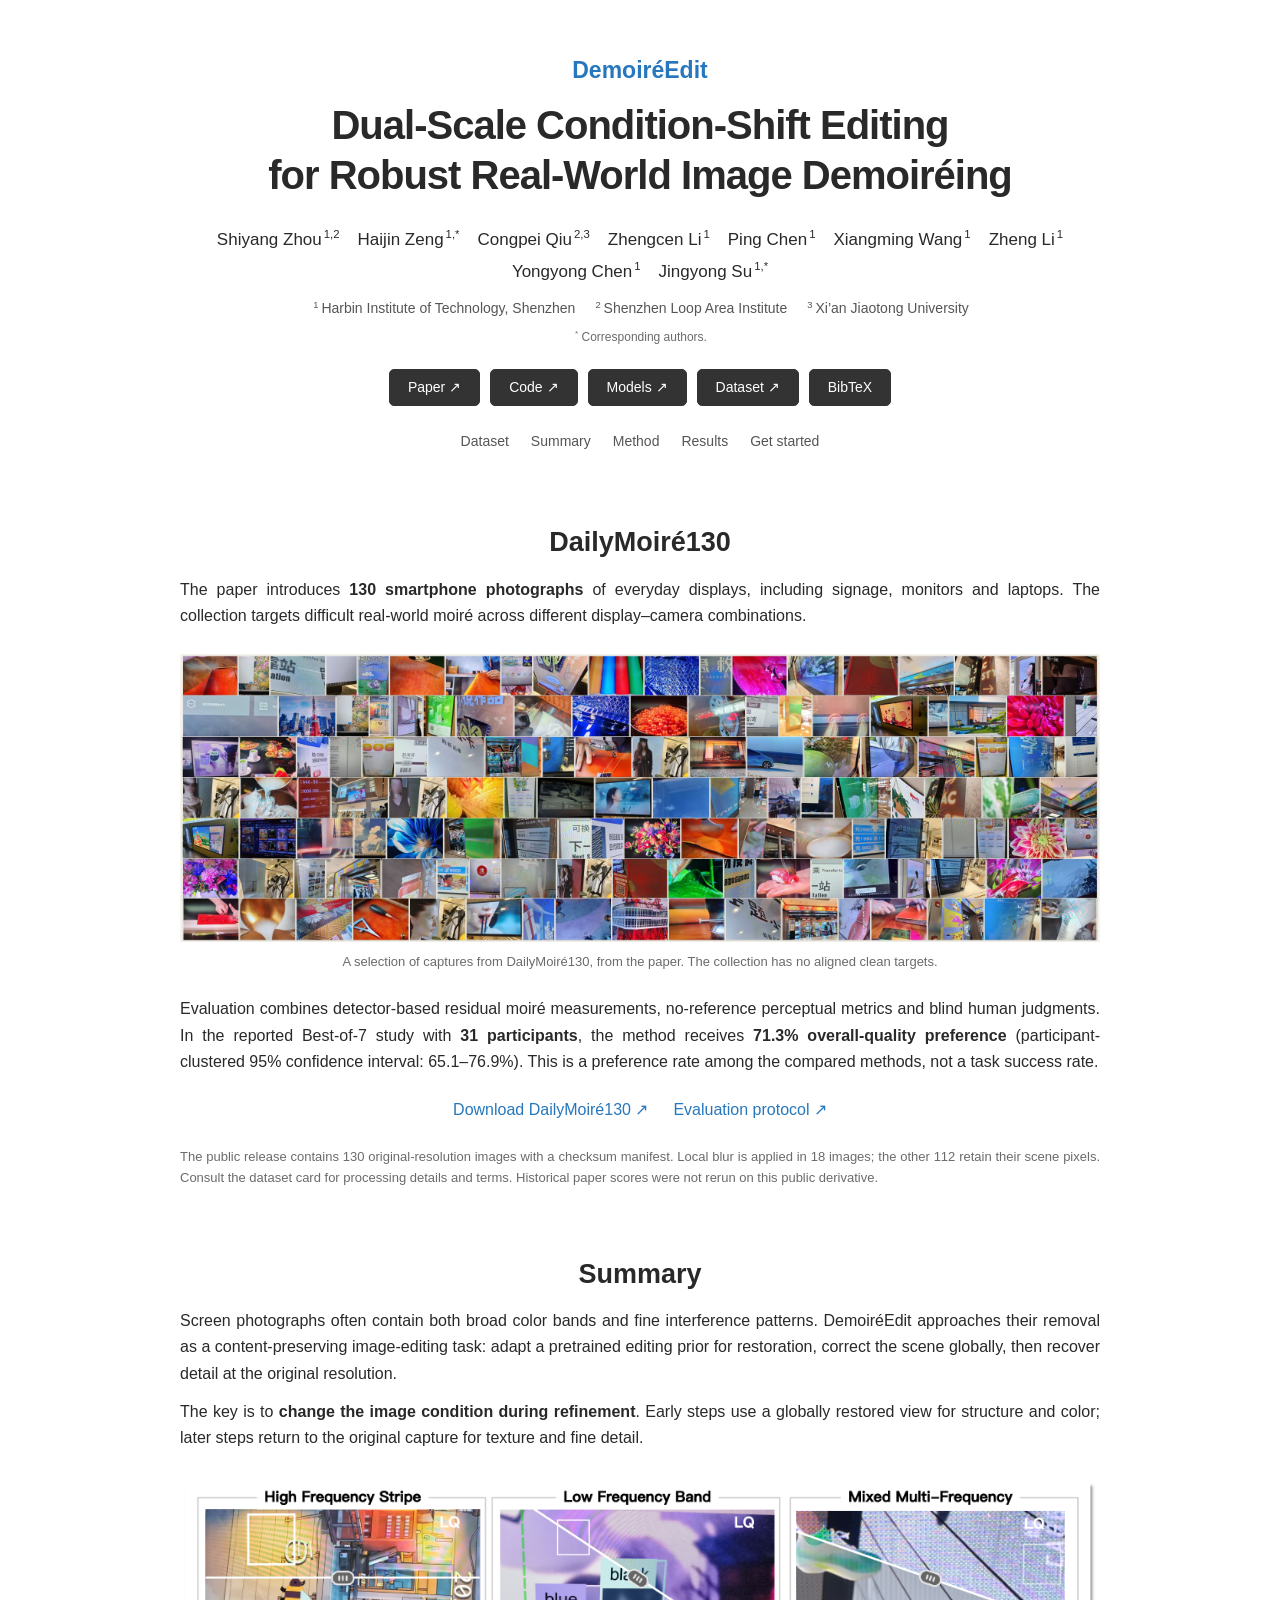
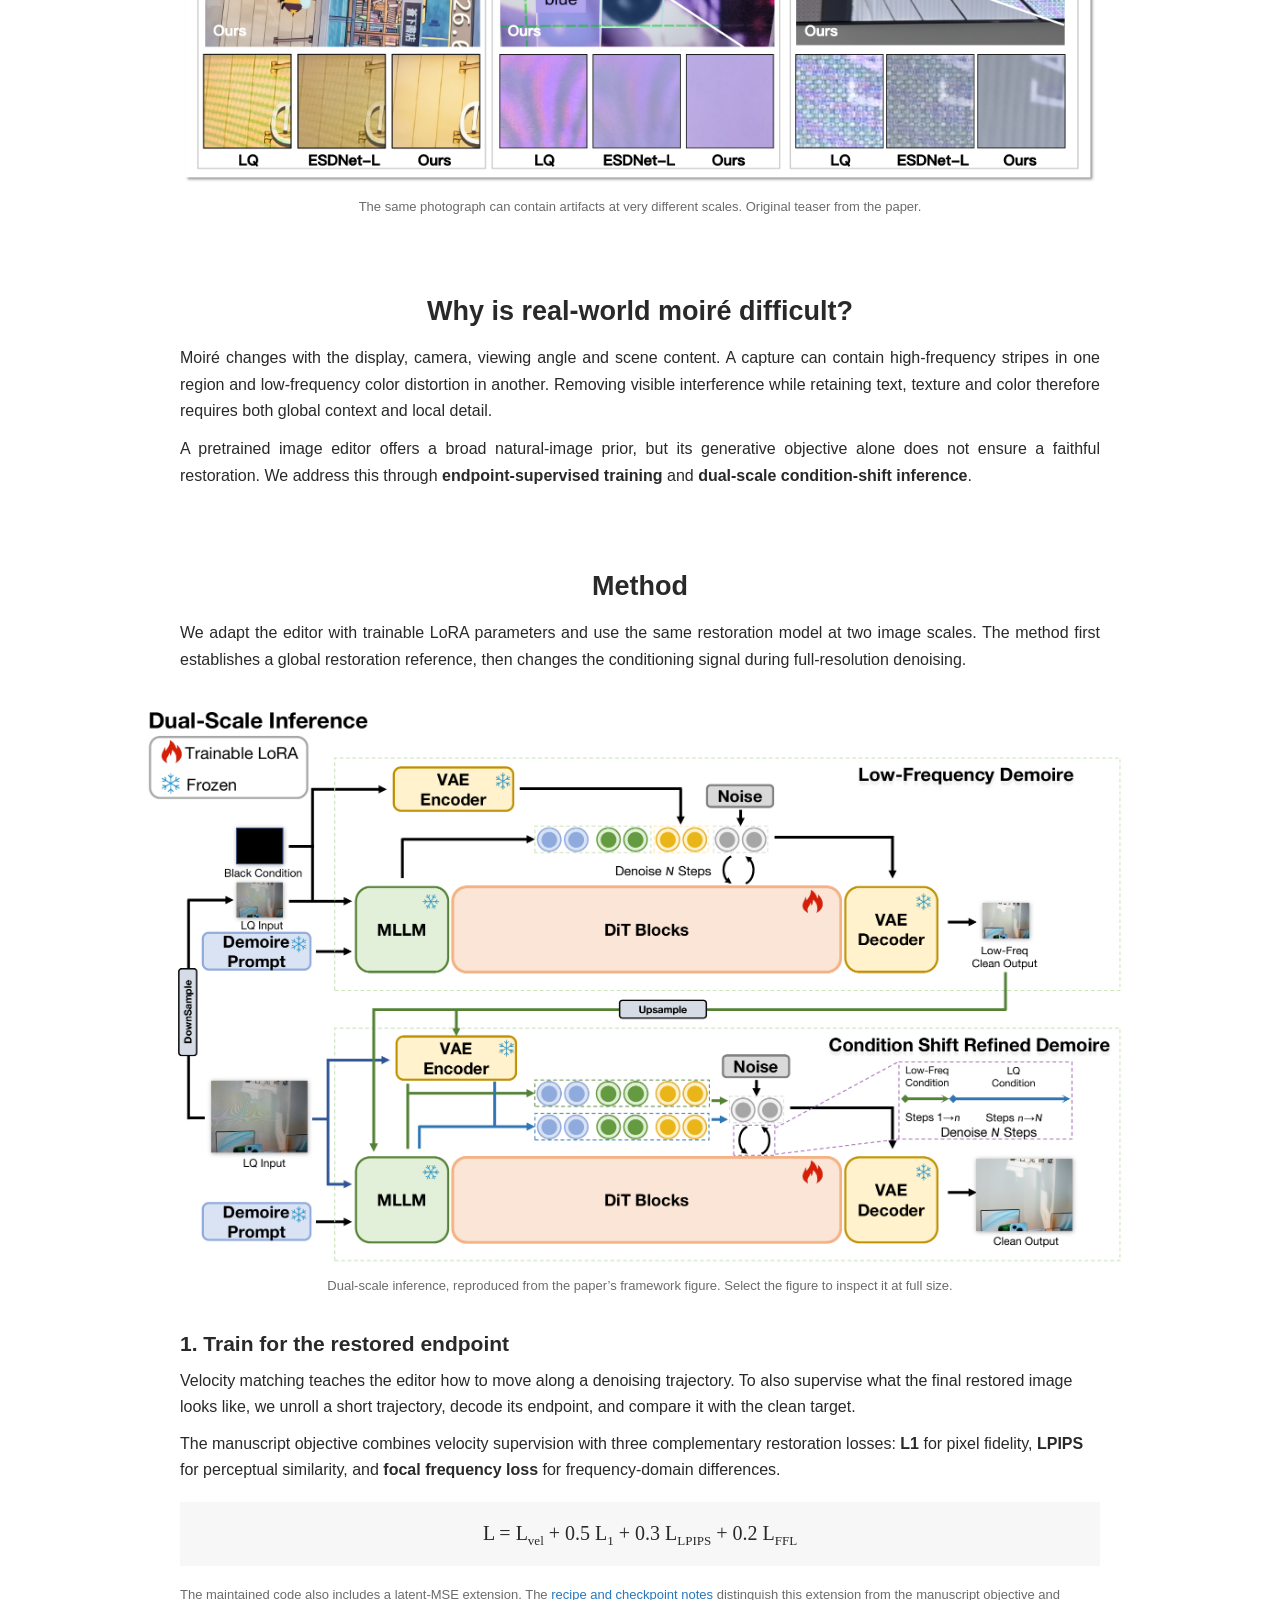
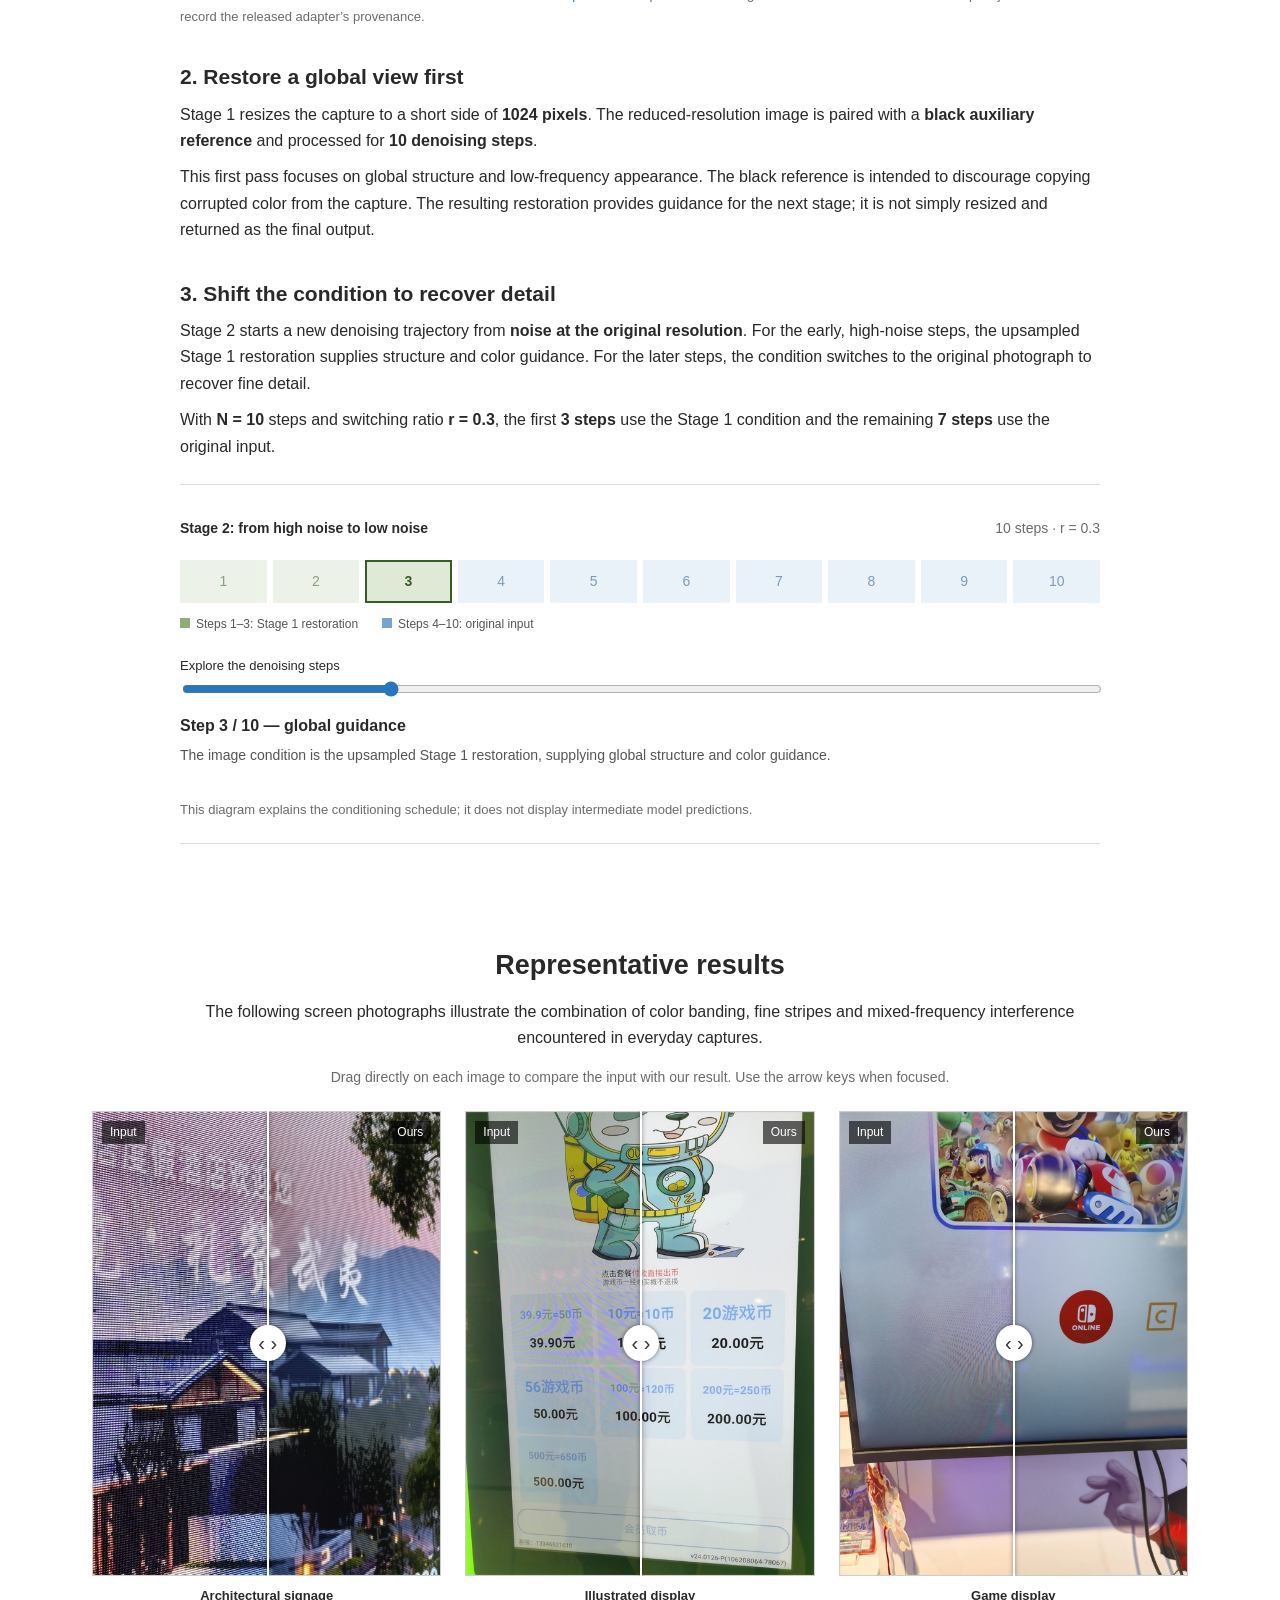
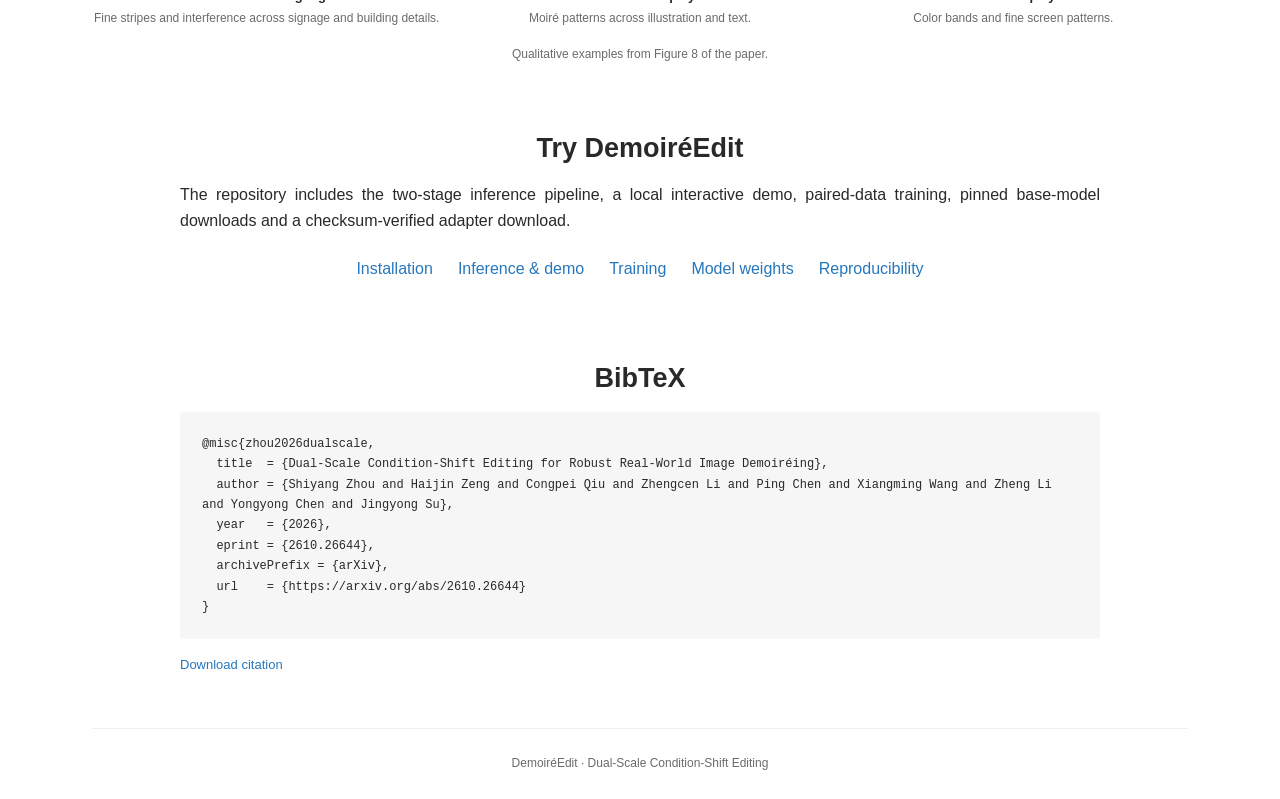
==== commit e3e73397: "Add published arXiv paper links and citation" ====
--- a/site/index.html
+++ b/site/index.html
@@ -15,7 +15,7 @@
 <span>Yongyong Chen<sup>1</sup></span>
 <span>Jingyong Su<sup>1,*</sup></span>
 </div><div class="affiliations"><span><sup>1</sup>Harbin Institute of Technology, Shenzhen</span><span><sup>2</sup>Shenzhen Loop Area Institute</span><span><sup>3</sup>Xi’an Jiaotong University</span></div><p class="correspondence"><sup>*</sup> Corresponding authors.</p>
-<div class="resource-links"><span aria-disabled="true">Paper <small>Coming soon</small></span><a href="https://github.com/Clausy9/DemoireEdit" target="_blank" rel="noopener">Code ↗</a><a href="https://huggingface.co/umu/DemoireEdit" target="_blank" rel="noopener">Models ↗</a><a href="https://huggingface.co/datasets/umu/DailyMoire130" target="_blank" rel="noopener">Dataset ↗</a><a href="#citation">BibTeX</a></div><nav class="section-nav" aria-label="Page sections"><a href="#dataset">Dataset</a><a href="#summary">Summary</a><a href="#method">Method</a><a href="#results">Results</a><a href="#reproduce">Get started</a></nav></header>
+<div class="resource-links"><a href="https://arxiv.org/abs/2610.26644" target="_blank" rel="noopener">Paper ↗</a><a href="https://github.com/Clausy9/DemoireEdit" target="_blank" rel="noopener">Code ↗</a><a href="https://huggingface.co/umu/DemoireEdit" target="_blank" rel="noopener">Models ↗</a><a href="https://huggingface.co/datasets/umu/DailyMoire130" target="_blank" rel="noopener">Dataset ↗</a><a href="#citation">BibTeX</a></div><nav class="section-nav" aria-label="Page sections"><a href="#dataset">Dataset</a><a href="#summary">Summary</a><a href="#method">Method</a><a href="#results">Results</a><a href="#reproduce">Get started</a></nav></header>
 
 <section id="dataset" class="text-section"><h2>DailyMoiré130</h2>
 <p>The paper introduces <strong>130 smartphone photographs</strong> of everyday displays, including signage, monitors and laptops. The collection targets difficult real-world moiré across different display–camera combinations.</p>
@@ -77,7 +77,8 @@
   title  = {Dual-Scale Condition-Shift Editing for Robust Real-World Image Demoiréing},
   author = {Shiyang Zhou and Haijin Zeng and Congpei Qiu and Zhengcen Li and Ping Chen and Xiangming Wang and Zheng Li and Yongyong Chen and Jingyong Su},
   year   = {2026},
-  note   = {Manuscript},
-  url    = {https://clausy9.github.io/DemoireEdit/}
+  eprint = {2610.26644},
+  archivePrefix = {arXiv},
+  url    = {https://arxiv.org/abs/2610.26644}
 }</code></pre><a class="citation-download" href="citation.bib" download>Download citation</a></section>
 <footer>DemoiréEdit · Dual-Scale Condition-Shift Editing</footer></main><script src="compare.js"></script><script src="method.js"></script></body></html>
